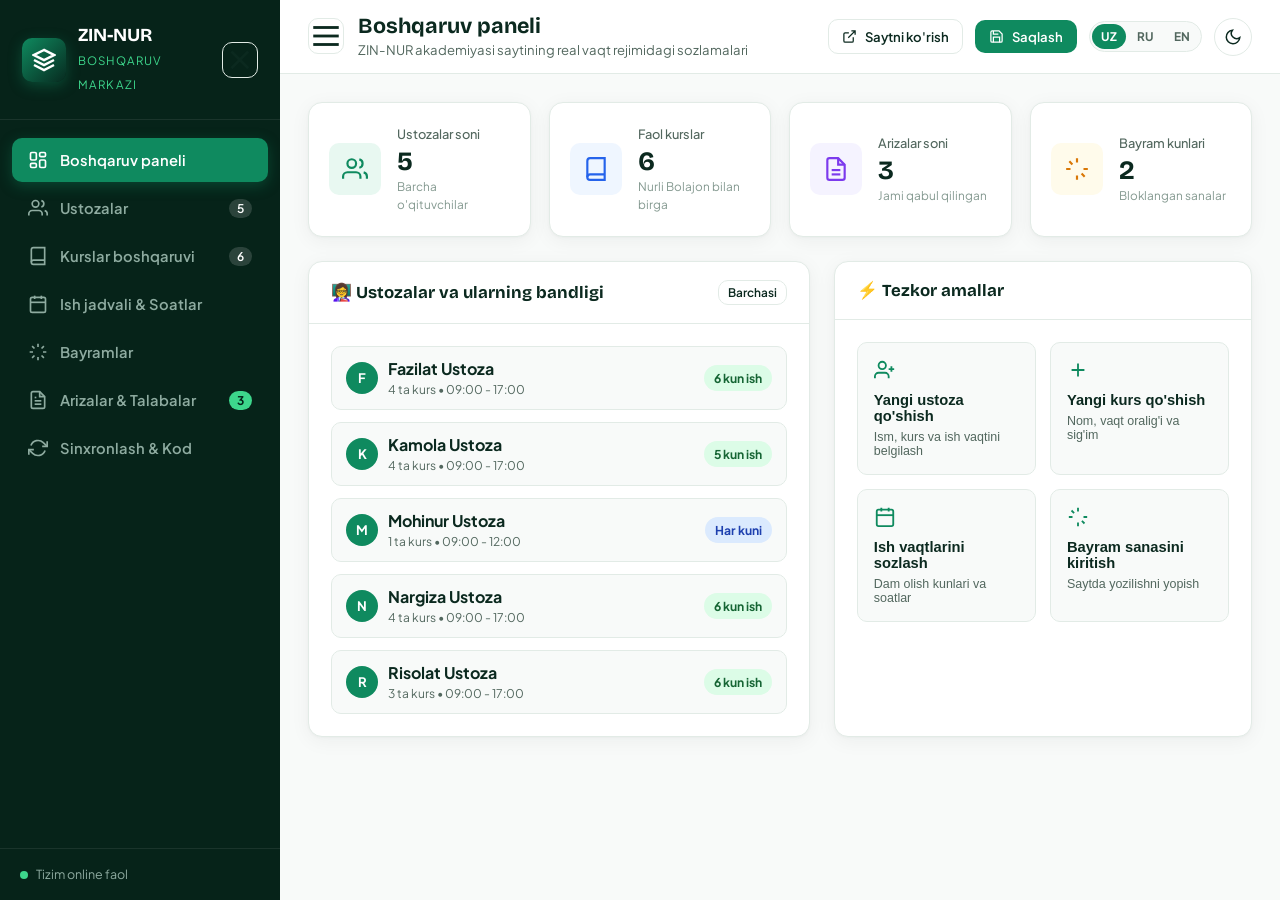
==== admin/index.html @ b55388ee "feat: add admin panel and vercel deployment config" ====
<!DOCTYPE html>
<html lang="uz" data-theme="light">
<head>
  <meta charset="UTF-8">
  <meta name="viewport" content="width=device-width, initial-scale=1.0">
  <title>ZIN-NUR Akademiyasi (Sergeli) — Boshqaruv Markazi</title>
  <link rel="preconnect" href="https://fonts.googleapis.com">
  <link rel="preconnect" href="https://fonts.gstatic.com" crossorigin>
  <link href="https://fonts.googleapis.com/css2?family=Plus+Jakarta+Sans:wght@400;500;600;700;800&family=Bricolage+Grotesque:opsz,wght@12..96,600;12..96,700;12..96,800&display=swap" rel="stylesheet">
  <link rel="stylesheet" href="admin.css">
</head>
<body>

  <!-- ================= MAIN APP LAYOUT ================= -->
  <div class="app-layout" id="appLayout">
    
    <!-- SIDEBAR -->
    <aside class="sidebar" id="sidebar">
      <div class="sidebar-header">
        <div class="sidebar-brand">
          <div class="logo-mark">
            <svg width="24" height="24" viewBox="0 0 24 24" fill="none" stroke="currentColor" stroke-width="2.5"><path d="M12 2L2 7l10 5 10-5-10-5zM2 17l10 5 10-5M2 12l10 5 10-5"/></svg>
          </div>
          <div class="brand-text">
            <h3>ZIN-NUR</h3>
            <span>Boshqaruv Markazi</span>
          </div>
        </div>
        <button class="btn-icon sidebar-close-mobile" id="sidebarCloseMobile" aria-label="Yopish">
          <svg viewBox="0 0 24 24" fill="none" stroke="currentColor" stroke-width="2"><path d="M18 6L6 18M6 6l12 12"/></svg>
        </button>
      </div>

      <nav class="sidebar-nav">
        <button class="nav-item active" data-tab="dashboard">
          <svg viewBox="0 0 24 24" fill="none" stroke="currentColor" stroke-width="2"><rect x="3" y="3" width="7" height="9" rx="1.5"/><rect x="14" y="3" width="7" height="5" rx="1.5"/><rect x="14" y="12" width="7" height="9" rx="1.5"/><rect x="3" y="16" width="7" height="5" rx="1.5"/></svg>
          <span data-i18n="navDashboard">Boshqaruv paneli</span>
        </button>

        <button class="nav-item" data-tab="teachers">
          <svg viewBox="0 0 24 24" fill="none" stroke="currentColor" stroke-width="2"><path d="M17 21v-2a4 4 0 00-4-4H5a4 4 0 00-4 4v2"/><circle cx="9" cy="7" r="4"/><path d="M23 21v-2a4 4 0 00-3-3.87"/><path d="M16 3.13a4 4 0 010 7.75"/></svg>
          <span data-i18n="navTeachers">Ustozalar</span>
          <span class="nav-badge" id="navTeacherCount">0</span>
        </button>

        <button class="nav-item" data-tab="courses">
          <svg viewBox="0 0 24 24" fill="none" stroke="currentColor" stroke-width="2"><path d="M4 19.5A2.5 2.5 0 016.5 17H20"/><path d="M6.5 2H20v20H6.5A2.5 2.5 0 014 19.5v-15A2.5 2.5 0 016.5 2z"/></svg>
          <span data-i18n="navCourses">Kurslar boshqaruvi</span>
          <span class="nav-badge" id="navCourseCount">6</span>
        </button>

        <button class="nav-item" data-tab="schedule">
          <svg viewBox="0 0 24 24" fill="none" stroke="currentColor" stroke-width="2"><rect x="3" y="4" width="18" height="18" rx="2"/><line x1="16" y1="2" x2="16" y2="6"/><line x1="8" y1="2" x2="8" y2="6"/><line x1="3" y1="10" x2="21" y2="10"/></svg>
          <span data-i18n="navSchedule">Ish jadvali & Soatlar</span>
        </button>

        <button class="nav-item" data-tab="holidays">
          <svg viewBox="0 0 24 24" fill="none" stroke="currentColor" stroke-width="2"><path d="M12 2v4M12 18v4M4.93 4.93l2.83 2.83M16.24 16.24l2.83 2.83M2 12h4M18 12h4M4.93 19.07l2.83-2.83M16.24 7.76l2.83-2.83"/></svg>
          <span data-i18n="navHolidays">Bayram / Dam olish</span>
        </button>

        <button class="nav-item" data-tab="bookings">
          <svg viewBox="0 0 24 24" fill="none" stroke="currentColor" stroke-width="2"><path d="M14 2H6a2 2 0 00-2 2v16a2 2 0 002 2h12a2 2 0 002-2V8z"/><polyline points="14 2 14 8 20 8"/><line x1="16" y1="13" x2="8" y2="13"/><line x1="16" y1="17" x2="8" y2="17"/><polyline points="10 9 9 9 8 9"/></svg>
          <span data-i18n="navBookings">Arizalar & Talabalar</span>
          <span class="nav-badge highlight" id="navBookingCount">0</span>
        </button>

        <button class="nav-item" data-tab="sync">
          <svg viewBox="0 0 24 24" fill="none" stroke="currentColor" stroke-width="2"><polyline points="23 4 23 10 17 10"/><polyline points="1 20 1 14 7 14"/><path d="M3.51 9a9 9 0 0114.85-3.36L23 10M1 14l4.64 4.36A9 9 0 0020.49 15"/></svg>
          <span data-i18n="navSync">Sinxronlash & Kod</span>
        </button>
      </nav>

      <div class="sidebar-footer">
        <div class="live-status-pill online">
          <span class="pulse-dot"></span>
          <span>Tizim online faol</span>
        </div>
      </div>
    </aside>

    <!-- MAIN CONTENT AREA -->
    <div class="main-wrapper">
      
      <!-- TOPBAR -->
      <header class="topbar">
        <div class="topbar-left">
          <button class="btn-icon mobile-menu-btn" id="mobileMenuBtn" aria-label="Menyu">
            <svg viewBox="0 0 24 24" fill="none" stroke="currentColor" stroke-width="2"><line x1="3" y1="12" x2="21" y2="12"/><line x1="3" y1="6" x2="21" y2="6"/><line x1="3" y1="18" x2="21" y2="18"/></svg>
          </button>
          <div class="page-title-box">
            <h1 id="pageTitle">Boshqaruv paneli</h1>
            <p id="pageSubtitle">ZIN-NUR akademiyasi saytining real vaqt rejimidagi sozlamalari</p>
          </div>
        </div>

        <div class="topbar-right">
          <!-- Direct Site Link -->
          <a href="https://www.zinnursupport-ser.uz/" target="_blank" rel="noopener" class="btn btn-outline btn-sm direct-site-btn">
            <svg width="15" height="15" viewBox="0 0 24 24" fill="none" stroke="currentColor" stroke-width="2"><path d="M18 13v6a2 2 0 01-2 2H5a2 2 0 01-2-2V8a2 2 0 012-2h6M15 3h6v6M10 14L21 3"/></svg>
            <span>Saytni ko'rish</span>
          </a>

          <!-- Quick Save/Sync button -->
          <button class="btn btn-primary btn-sm" id="topSaveBtn">
            <svg width="15" height="15" viewBox="0 0 24 24" fill="none" stroke="currentColor" stroke-width="2"><path d="M19 21H5a2 2 0 01-2-2V5a2 2 0 012-2h11l5 5v11a2 2 0 01-2 2z"/><polyline points="17 21 17 13 7 13 7 21"/><polyline points="7 3 7 8 15 8"/></svg>
            <span data-i18n="btnSaveAll">Saqlash</span>
          </button>

          <!-- Language Switcher -->
          <div class="lang-picker">
            <button type="button" class="lang-btn active" data-lang="uz">UZ</button>
            <button type="button" class="lang-btn" data-lang="ru">RU</button>
            <button type="button" class="lang-btn" data-lang="en">EN</button>
          </div>

          <!-- Theme Toggle -->
          <button type="button" class="theme-toggle-btn" id="themeToggleBtn" aria-label="Mavzuni almashtirish">
            <svg class="icon-moon" viewBox="0 0 24 24" fill="none" stroke="currentColor" stroke-width="2"><path d="M21 12.79A9 9 0 1111.21 3 7 7 0 0021 12.79z"/></svg>
            <svg class="icon-sun" viewBox="0 0 24 24" fill="none" stroke="currentColor" stroke-width="2"><circle cx="12" cy="12" r="4"/><path d="M12 2v2M12 20v2M4.93 4.93l1.41 1.41M17.66 17.66l1.41 1.41M2 12h2M20 12h2M6.34 17.66l-1.41 1.41M19.07 4.93l-1.41 1.41"/></svg>
          </button>
        </div>
      </header>

      <!-- CONTENT BODY -->
      <main class="content-body">
        
        <!-- ================= TAB: DASHBOARD ================= -->
        <section class="tab-pane active" id="tabDashboard">
          <!-- Stat Cards -->
          <div class="stats-grid">
            <div class="stat-card">
              <div class="stat-icon emerald">
                <svg viewBox="0 0 24 24" fill="none" stroke="currentColor" stroke-width="2"><path d="M17 21v-2a4 4 0 00-4-4H5a4 4 0 00-4 4v2"/><circle cx="9" cy="7" r="4"/><path d="M23 21v-2a4 4 0 00-3-3.87"/><path d="M16 3.13a4 4 0 010 7.75"/></svg>
              </div>
              <div class="stat-info">
                <span class="stat-label">Ustozalar soni</span>
                <strong class="stat-val" id="statTeachersCount">0</strong>
                <span class="stat-sub">Barcha o'qituvchilar</span>
              </div>
            </div>

            <div class="stat-card">
              <div class="stat-icon blue">
                <svg viewBox="0 0 24 24" fill="none" stroke="currentColor" stroke-width="2"><path d="M4 19.5A2.5 2.5 0 016.5 17H20"/><path d="M6.5 2H20v20H6.5A2.5 2.5 0 014 19.5v-15A2.5 2.5 0 016.5 2z"/></svg>
              </div>
              <div class="stat-info">
                <span class="stat-label">Faol kurslar</span>
                <strong class="stat-val" id="statCoursesCount">6</strong>
                <span class="stat-sub">Nurli Bolajon bilan birga</span>
              </div>
            </div>

            <div class="stat-card">
              <div class="stat-icon purple">
                <svg viewBox="0 0 24 24" fill="none" stroke="currentColor" stroke-width="2"><path d="M14 2H6a2 2 0 00-2 2v16a2 2 0 002 2h12a2 2 0 002-2V8z"/><polyline points="14 2 14 8 20 8"/><line x1="16" y1="13" x2="8" y2="13"/><line x1="16" y1="17" x2="8" y2="17"/></svg>
              </div>
              <div class="stat-info">
                <span class="stat-label">Arizalar soni</span>
                <strong class="stat-val" id="statBookingsCount">0</strong>
                <span class="stat-sub">Jami qabul qilingan</span>
              </div>
            </div>

            <div class="stat-card">
              <div class="stat-icon amber">
                <svg viewBox="0 0 24 24" fill="none" stroke="currentColor" stroke-width="2"><path d="M12 2v4M12 18v4M4.93 4.93l2.83 2.83M16.24 16.24l2.83 2.83M2 12h4M18 12h4"/></svg>
              </div>
              <div class="stat-info">
                <span class="stat-label">Bayram kunlari</span>
                <strong class="stat-val" id="statHolidaysCount">2</strong>
                <span class="stat-sub">Bloklangan sanalar</span>
              </div>
            </div>
          </div>

          <!-- Action and Summary grid -->
          <div class="dashboard-split">
            <!-- Left: Teacher Summary -->
            <div class="card">
              <div class="card-header">
                <h3>👩‍🏫 Ustozalar va ularning bandligi</h3>
                <button class="btn btn-outline btn-xs" onclick="adminApp.navigateTab('teachers')">Barchasi</button>
              </div>
              <div class="card-body">
                <div class="teacher-quick-list" id="dashboardTeacherList"></div>
              </div>
            </div>

            <!-- Right: Quick actions -->
            <div class="card">
              <div class="card-header">
                <h3>⚡ Tezkor amallar</h3>
              </div>
              <div class="card-body">
                <div class="quick-actions-grid">
                  <button class="quick-action-btn" onclick="adminApp.openAddTeacherModal()">
                    <div class="qa-icon"><svg viewBox="0 0 24 24" fill="none" stroke="currentColor" stroke-width="2"><path d="M16 21v-2a4 4 0 00-4-4H5a4 4 0 00-4 4v2"/><circle cx="9" cy="7" r="4"/><line x1="19" y1="8" x2="19" y2="14"/><line x1="22" y1="11" x2="16" y2="11"/></svg></div>
                    <strong>Yangi ustoza qo'shish</strong>
                    <span>Ism, kurs va ish vaqtini belgilash</span>
                  </button>

                  <button class="quick-action-btn" onclick="adminApp.openAddCourseModal()">
                    <div class="qa-icon"><svg viewBox="0 0 24 24" fill="none" stroke="currentColor" stroke-width="2"><path d="M12 5v14M5 12h14"/></svg></div>
                    <strong>Yangi kurs qo'shish</strong>
                    <span>Nom, vaqt oralig'i va sig'im</span>
                  </button>

                  <button class="quick-action-btn" onclick="adminApp.navigateTab('schedule')">
                    <div class="qa-icon"><svg viewBox="0 0 24 24" fill="none" stroke="currentColor" stroke-width="2"><rect x="3" y="4" width="18" height="18" rx="2"/><line x1="16" y1="2" x2="16" y2="6"/><line x1="8" y1="2" x2="8" y2="6"/><line x1="3" y1="10" x2="21" y2="10"/></svg></div>
                    <strong>Ish vaqtlarini sozlash</strong>
                    <span>Dam olish kunlari va soatlar</span>
                  </button>

                  <button class="quick-action-btn" onclick="adminApp.openAddHolidayModal()">
                    <div class="qa-icon"><svg viewBox="0 0 24 24" fill="none" stroke="currentColor" stroke-width="2"><path d="M12 2v4M12 18v4M4.93 4.93l2.83 2.83M16.24 16.24l2.83 2.83M2 12h4M18 12h4"/></svg></div>
                    <strong>Bayram sanasini kiritish</strong>
                    <span>Saytda yozilishni yopish</span>
                  </button>
                </div>
              </div>
            </div>
          </div>
        </section>

        <!-- ================= TAB: TEACHERS ================= -->
        <section class="tab-pane" id="tabTeachers">
          <div class="tab-top-bar">
            <div class="search-filter-box">
              <div class="search-input-wrap">
                <svg viewBox="0 0 24 24" fill="none" stroke="currentColor" stroke-width="2"><circle cx="11" cy="11" r="8"/><line x1="21" y1="21" x2="16.65" y2="16.65"/></svg>
                <input type="text" id="teacherSearchInput" placeholder="Ustozani qidirish...">
              </div>
              <select id="teacherCourseFilter" class="form-select">
                <option value="all">Barcha kurslar</option>
              </select>
            </div>

            <button class="btn btn-primary" onclick="adminApp.openAddTeacherModal()">
              <svg width="16" height="16" viewBox="0 0 24 24" fill="none" stroke="currentColor" stroke-width="2"><line x1="12" y1="5" x2="12" y2="19"/><line x1="5" y1="12" x2="19" y2="12"/></svg>
              <span>Yangi ustoza qo'shish</span>
            </button>
          </div>

          <div class="teachers-grid" id="teachersListContainer"></div>
        </section>

        <!-- ================= TAB: COURSES ================= -->
        <section class="tab-pane" id="tabCourses">
          <div class="tab-top-bar">
            <div>
              <h3>Barcha Kurslar va Guruh Sig'imi</h3>
              <p style="color:var(--text-soft); font-size:0.88rem; margin-top:2px;">Kurslarni tahrirlash, yangisini qo'shish yoki o'chirish.</p>
            </div>
            <button class="btn btn-primary" onclick="adminApp.openAddCourseModal()">
              <svg width="16" height="16" viewBox="0 0 24 24" fill="none" stroke="currentColor" stroke-width="2"><line x1="12" y1="5" x2="12" y2="19"/><line x1="5" y1="12" x2="19" y2="12"/></svg>
              <span>Yangi kurs qo'shish</span>
            </button>
          </div>

          <div class="courses-management-grid" id="coursesGridContainer"></div>
        </section>

        <!-- ================= TAB: SCHEDULE & HOURS ================= -->
        <section class="tab-pane" id="tabSchedule">
          <div class="section-banner">
            <div class="banner-icon">
              <svg viewBox="0 0 24 24" fill="none" stroke="currentColor" stroke-width="2"><circle cx="12" cy="12" r="10"/><polyline points="12 6 12 12 16 14"/></svg>
            </div>
            <div>
              <h3>Ustozalarning ish soatlari va dam olish kunlari</h3>
              <p>Har bir ustoza uchun boshlanish/tugash vaqti va dam olish kunlarini belgilang.</p>
            </div>
          </div>

          <div class="schedule-table-wrap">
            <table class="custom-table" id="scheduleTable">
              <thead>
                <tr>
                  <th>Ustoza ismi</th>
                  <th>Ish vaqti oralig'i</th>
                  <th>Dam olish kunlari</th>
                  <th>Biriktirilgan kurslar</th>
                  <th>Amallar</th>
                </tr>
              </thead>
              <tbody id="scheduleTableBody"></tbody>
            </table>
          </div>
        </section>

        <!-- ================= TAB: HOLIDAYS ================= -->
        <section class="tab-pane" id="tabHolidays">
          <div class="tab-top-bar">
            <div>
              <h3>Bayramlar va Dam Olish Kunlari</h3>
              <p style="color:var(--text-soft); font-size:0.88rem; margin-top:2px;">Bu sanalarda butun sayt bo'ylab barcha vaqtlar bloklanadi.</p>
            </div>
            <button class="btn btn-primary" onclick="adminApp.openAddHolidayModal()">
              <svg width="16" height="16" viewBox="0 0 24 24" fill="none" stroke="currentColor" stroke-width="2"><line x1="12" y1="5" x2="12" y2="19"/><line x1="5" y1="12" x2="19" y2="12"/></svg>
              <span>Bayram sanasini qo'shish</span>
            </button>
          </div>

          <div class="holidays-grid" id="holidaysListContainer"></div>
        </section>

        <!-- ================= TAB: BOOKINGS ================= -->
        <section class="tab-pane" id="tabBookings">
          <div class="tab-top-bar flex-wrap">
            <div class="search-filter-box flex-wrap">
              <div class="search-input-wrap">
                <svg viewBox="0 0 24 24" fill="none" stroke="currentColor" stroke-width="2"><circle cx="11" cy="11" r="8"/><line x1="21" y1="21" x2="16.65" y2="16.65"/></svg>
                <input type="text" id="bookingSearchInput" placeholder="Ism yoki telefon...">
              </div>
              <select id="bookingCourseFilter" class="form-select">
                <option value="all">Barcha kurslar</option>
              </select>
              <select id="bookingTeacherFilter" class="form-select">
                <option value="all">Barcha ustozalar</option>
              </select>
            </div>

            <div class="btn-group">
              <button class="btn btn-outline" id="refreshBookingsBtn">
                <svg width="15" height="15" viewBox="0 0 24 24" fill="none" stroke="currentColor" stroke-width="2"><polyline points="23 4 23 10 17 10"/><polyline points="1 20 1 14 7 14"/><path d="M3.51 9a9 9 0 0114.85-3.36L23 10M1 14l4.64 4.36A9 9 0 0020.49 15"/></svg>
                <span>Yangilash</span>
              </button>
              <button class="btn btn-primary" id="exportBookingsCsvBtn">
                <svg width="15" height="15" viewBox="0 0 24 24" fill="none" stroke="currentColor" stroke-width="2"><path d="M21 15v4a2 2 0 01-2 2H5a2 2 0 01-2-2v-4M7 10l5 5 5-5M12 15V3"/></svg>
                <span>Excel (CSV) yuklab olish</span>
              </button>
            </div>
          </div>

          <div class="bookings-table-wrap">
            <table class="custom-table" id="bookingsTable">
              <thead>
                <tr>
                  <th>Sana & Vaqt</th>
                  <th>Talaba F.I.Sh</th>
                  <th>Telefon</th>
                  <th>Kurs</th>
                  <th>Tanlangan Ustoza</th>
                  <th>Dars vaqti</th>
                  <th>Status</th>
                  <th>Amallar</th>
                </tr>
              </thead>
              <tbody id="bookingsTableBody"></tbody>
            </table>
          </div>
        </section>

        <!-- ================= TAB: SYNC & CODE ================= -->
        <section class="tab-pane" id="tabSync">
          <div class="sync-grid">
            
            <div class="card">
              <div class="card-header">
                <h3>Google Apps Script / Sheets bilan sinxronlash</h3>
              </div>
              <div class="card-body">
                <p style="color:var(--text-soft); font-size:0.9rem; margin-bottom:14px;">
                  Google Apps Script URL manzilingizni kiriting va barcha o'zgarishlarni to'g'ridan-to'g'ri jadvalga saqlang.
                </p>

                <div class="form-group">
                  <label for="scriptUrlInput">Google Script Web App URL</label>
                  <input type="url" id="scriptUrlInput" class="form-control" placeholder="https://script.google.com/macros/s/.../exec">
                </div>

                <div class="btn-group mt-3">
                  <button class="btn btn-primary" id="saveCloudSyncBtn">
                    <svg width="15" height="15" viewBox="0 0 24 24" fill="none" stroke="currentColor" stroke-width="2"><path d="M19 21H5a2 2 0 01-2-2V5a2 2 0 012-2h11l5 5v11a2 2 0 01-2 2z"/><polyline points="17 21 17 13 7 13 7 21"/><polyline points="7 3 7 8 15 8"/></svg>
                    <span>Google Sheets ga saqlash</span>
                  </button>
                  <button class="btn btn-outline" id="loadCloudSyncBtn">
                    <svg width="15" height="15" viewBox="0 0 24 24" fill="none" stroke="currentColor" stroke-width="2"><path d="M21 15v4a2 2 0 01-2 2H5a2 2 0 01-2-2v-4M7 10l5 5 5-5M12 15V3"/></svg>
                    <span>Google Sheets dan yuklab olish</span>
                  </button>
                </div>
              </div>
            </div>

            <div class="card">
              <div class="card-header">
                <h3>Zaxira nusxa (Backup JSON)</h3>
              </div>
              <div class="card-body">
                <p style="color:var(--text-soft); font-size:0.9rem; margin-bottom:14px;">
                  Barcha ustozalar, kurslar, jadvallar va sanalarni to'liq kompyuteringizga yuklab oling yoki fayldan qayta tiklang.
                </p>

                <div class="btn-group">
                  <button class="btn btn-outline" id="exportBackupJsonBtn">
                    <svg width="15" height="15" viewBox="0 0 24 24" fill="none" stroke="currentColor" stroke-width="2"><path d="M21 15v4a2 2 0 01-2 2H5a2 2 0 01-2-2v-4M7 10l5 5 5-5M12 15V3"/></svg>
                    <span>JSON yuklab olish</span>
                  </button>
                  <label class="btn btn-outline" style="cursor:pointer;">
                    <svg width="15" height="15" viewBox="0 0 24 24" fill="none" stroke="currentColor" stroke-width="2"><path d="M21 15v4a2 2 0 01-2 2H5a2 2 0 01-2-2v-4M17 8l-5-5-5 5M12 3v12"/></svg>
                    <span>JSON dan tiklash</span>
                    <input type="file" id="importBackupJsonInput" accept=".json" style="display:none;">
                  </label>
                </div>
              </div>
            </div>

            <div class="card full-width">
              <div class="card-header">
                <h3>Sayt uchun Avtomatik Tayyor Kod</h3>
                <div class="code-tab-switch">
                  <button class="code-tab-btn active" data-code-tab="scriptJs">Sayt kodi (script.js)</button>
                  <button class="code-tab-btn" data-code-tab="googleScript">Google Script (Code.gs)</button>
                </div>
              </div>
              <div class="card-body">
                <div class="code-box-header">
                  <span id="codeBoxTitle">Hozirgi barcha o'zgarishlar asosida shakllangan script.js kodi</span>
                  <button class="btn btn-sm btn-primary" id="copyGeneratedCodeBtn">
                    <svg width="14" height="14" viewBox="0 0 24 24" fill="none" stroke="currentColor" stroke-width="2"><rect x="9" y="9" width="13" height="13" rx="2" ry="2"/><path d="M5 15H4a2 2 0 01-2-2V4a2 2 0 012-2h9a2 2 0 012 2v1"/></svg>
                    <span>Kodni nusxalash</span>
                  </button>
                </div>
                <textarea id="generatedCodeArea" readonly class="code-textarea" rows="14"></textarea>
              </div>
            </div>

          </div>
        </section>

      </main>
    </div>
  </div>

  <!-- ================= MODALS ================= -->

  <!-- Modal: Add / Edit Teacher -->
  <div class="modal-overlay" id="teacherModal">
    <div class="modal-box">
      <div class="modal-header">
        <h3 id="teacherModalTitle">Yangi ustoza qo'shish</h3>
        <button class="modal-close-btn" onclick="adminApp.closeModal('teacherModal')">&times;</button>
      </div>
      <form id="teacherForm">
        <input type="hidden" id="teacherOriginalName">
        
        <div class="form-group">
          <label for="teacherNameInput">Ustozaning to'liq ismi <span class="req">*</span></label>
          <input type="text" id="teacherNameInput" class="form-control" required placeholder="Masalan: Nargiza Ustoza">
        </div>

        <div class="form-group">
          <label>Biriktirilgan kurslar <span class="req">*</span></label>
          <div class="checkbox-list" id="teacherCoursesCheckboxes"></div>
        </div>

        <div class="form-row">
          <div class="form-group">
            <label for="teacherStartTime">Ish boshlanishi</label>
            <input type="time" id="teacherStartTime" class="form-control" value="09:00">
          </div>
          <div class="form-group">
            <label for="teacherEndTime">Ish tugashi</label>
            <input type="time" id="teacherEndTime" class="form-control" value="17:00">
          </div>
        </div>

        <div class="form-group">
          <label>Dam olish kunlari (Hafta kunlari)</label>
          <div class="days-toggle-group" id="teacherOffDaysToggles">
            <button type="button" class="day-toggle-btn" data-dow="1">Dush</button>
            <button type="button" class="day-toggle-btn" data-dow="2">Sesh</button>
            <button type="button" class="day-toggle-btn" data-dow="3">Chor</button>
            <button type="button" class="day-toggle-btn" data-dow="4">Pay</button>
            <button type="button" class="day-toggle-btn" data-dow="5">Jum</button>
            <button type="button" class="day-toggle-btn" data-dow="6">Shan</button>
            <button type="button" class="day-toggle-btn active" data-dow="0">Yak</button>
          </div>
          <span class="field-hint">Yashil rangda belgilangan kunlar — ustozaning DAM OLISH kunlari</span>
        </div>

        <div class="modal-footer">
          <button type="button" class="btn btn-outline" onclick="adminApp.closeModal('teacherModal')">Bekor qilish</button>
          <button type="submit" class="btn btn-primary">Saqlash</button>
        </div>
      </form>
    </div>
  </div>

  <!-- Modal: Add / Edit Course -->
  <div class="modal-overlay" id="courseModal">
    <div class="modal-box">
      <div class="modal-header">
        <h3 id="courseModalTitle">Yangi kurs qo'shish</h3>
        <button class="modal-close-btn" onclick="adminApp.closeModal('courseModal')">&times;</button>
      </div>
      <form id="courseForm">
        <input type="hidden" id="courseOriginalName">

        <div class="form-group">
          <label for="courseNameInput">Kurs nomi <span class="req">*</span></label>
          <input type="text" id="courseNameInput" class="form-control" required placeholder="Masalan: Nurli Bolajon">
        </div>

        <div class="form-row">
          <div class="form-group">
            <label for="courseStartHour">Boshlanish soati</label>
            <input type="number" id="courseStartHour" class="form-control" min="0" max="23" value="9" required>
          </div>
          <div class="form-group">
            <label for="courseEndHour">Tugash soati</label>
            <input type="number" id="courseEndHour" class="form-control" min="0" max="23" value="17" required>
          </div>
        </div>

        <div class="form-row">
          <div class="form-group">
            <label for="courseStepMin">Slot qadami (daqiqa)</label>
            <input type="number" id="courseStepMin" class="form-control" min="10" max="120" step="5" value="30" required>
          </div>
          <div class="form-group">
            <label for="courseCapacity">Guruh sig'imi (kishi)</label>
            <input type="number" id="courseCapacity" class="form-control" min="1" max="50" value="1" required>
          </div>
        </div>

        <div class="form-group">
          <label>Chiqarib tashlangan kunlar (Dars bo'lmaydigan kunlar)</label>
          <div class="days-toggle-group" id="courseExcludedDaysToggles">
            <button type="button" class="day-toggle-btn" data-dow="1">Dush</button>
            <button type="button" class="day-toggle-btn" data-dow="2">Sesh</button>
            <button type="button" class="day-toggle-btn" data-dow="3">Chor</button>
            <button type="button" class="day-toggle-btn" data-dow="4">Pay</button>
            <button type="button" class="day-toggle-btn" data-dow="5">Jum</button>
            <button type="button" class="day-toggle-btn" data-dow="6">Shan</button>
            <button type="button" class="day-toggle-btn" data-dow="0">Yak</button>
          </div>
          <span class="field-hint">Yashil rang — ushbu kunlarda bu kurs uchun jadval chiqarilmaydi</span>
        </div>

        <div class="modal-footer">
          <button type="button" class="btn btn-outline" onclick="adminApp.closeModal('courseModal')">Bekor qilish</button>
          <button type="submit" class="btn btn-primary">Saqlash</button>
        </div>
      </form>
    </div>
  </div>

  <!-- Modal: Add Holiday -->
  <div class="modal-overlay" id="holidayModal">
    <div class="modal-box">
      <div class="modal-header">
        <h3>Bayram / Dam olish kuni qo'shish</h3>
        <button class="modal-close-btn" onclick="adminApp.closeModal('holidayModal')">&times;</button>
      </div>
      <form id="holidayForm">
        <div class="form-group">
          <label for="holidayDateInput">Sana tanlang <span class="req">*</span></label>
          <input type="date" id="holidayDateInput" class="form-control" required>
        </div>

        <div class="form-group">
          <label for="holidayTitleInput">Bayram nomi</label>
          <input type="text" id="holidayTitleInput" class="form-control" placeholder="Masalan: Mustaqillik kuni">
        </div>

        <div class="modal-footer">
          <button type="button" class="btn btn-outline" onclick="adminApp.closeModal('holidayModal')">Bekor qilish</button>
          <button type="submit" class="btn btn-primary">Qo'shish</button>
        </div>
      </form>
    </div>
  </div>

  <!-- Modal: Confirm Delete -->
  <div class="modal-overlay" id="confirmModal">
    <div class="modal-box confirm-box">
      <div class="confirm-icon">
        <svg viewBox="0 0 24 24" fill="none" stroke="currentColor" stroke-width="2"><path d="M10.29 3.86L1.82 18a2 2 0 001.71 3h16.94a2 2 0 001.71-3L13.71 3.86a2 2 0 00-3.42 0z"/><line x1="12" y1="9" x2="12" y2="13"/><line x1="12" y1="17" x2="12.01" y2="17"/></svg>
      </div>
      <h3 id="confirmTitle">O'chirishni tasdiqlaysizmi?</h3>
      <p id="confirmMessage">Bu amalni ortga qaytarib bo'lmaydi.</p>
      <div class="modal-footer justify-center">
        <button type="button" class="btn btn-outline" id="confirmCancelBtn">Bekor qilish</button>
        <button type="button" class="btn btn-danger" id="confirmOkBtn">Ha, o'chirilsin</button>
      </div>
    </div>
  </div>

  <!-- Toast Notification -->
  <div class="toast-container" id="toastContainer"></div>

  <!-- Scripts -->
  <script src="admin.js"></script>
</body>
</html>
---- admin/admin.css ----
/* ==========================================================================
   ZIN-NUR AKADEMIYASI - ADMIN DASHBOARD STYLESHEET
   Brand Palette: Emerald #0F8A5F, Deep Emerald #0B6B49, Ink #04231A, Mint #E8F8F1
   ========================================================================== */

:root {
  --font-primary: 'Plus Jakarta Sans', 'Inter', -apple-system, BlinkMacSystemFont, "Segoe UI", Roboto, sans-serif;
  --font-heading: 'Bricolage Grotesque', sans-serif;

  --emerald-900: #04231A;
  --emerald-800: #072B20;
  --emerald-700: #0B6B49;
  --emerald-600: #0F8A5F;
  --emerald-500: #10B981;
  --emerald-400: #3DD68C;
  --emerald-100: #D1FAE5;
  --mint-50: #E8F8F1;
  --mint-100: #DCF3E9;

  --radius-xl: 20px;
  --radius-lg: 14px;
  --radius-md: 10px;
  --radius-sm: 6px;
  --radius-full: 9999px;

  --transition-fast: 0.18s ease;
  --transition-normal: 0.26s ease;
}

/* LIGHT THEME */
html[data-theme="light"] {
  --bg-app: #F8FAF9;
  --bg-surface: #FFFFFF;
  --bg-sidebar: #062319;
  --sidebar-text: #E6F4EE;
  --sidebar-text-muted: #8EABA0;
  --sidebar-hover: rgba(255, 255, 255, 0.07);
  --sidebar-active: #0F8A5F;

  --text-main: #0B291F;
  --text-soft: #52675E;
  --text-muted: #849990;

  --border-color: #E2EBE6;
  --border-hover: #CBD9D1;

  --card-bg: #FFFFFF;
  --card-shadow: 0 4px 20px rgba(11, 41, 31, 0.05), 0 1px 3px rgba(11, 41, 31, 0.03);
  --modal-overlay: rgba(4, 35, 26, 0.65);

  --table-header-bg: #F3F8F5;
  --table-hover-row: #F7FCFA;
  --table-border: #E8F0EB;

  --input-bg: #FFFFFF;
  --input-border: #D2E0D8;
  --input-focus-border: #0F8A5F;
}

/* DARK THEME */
html[data-theme="dark"] {
  --bg-app: #071712;
  --bg-surface: #0E221B;
  --bg-sidebar: #05140F;
  --sidebar-text: #E6F4EE;
  --sidebar-text-muted: #7E9C91;
  --sidebar-hover: rgba(255, 255, 255, 0.05);
  --sidebar-active: #0F8A5F;

  --text-main: #EAF7F1;
  --text-soft: #A3BD82;
  --text-muted: #738F84;

  --border-color: #1A362D;
  --border-hover: #294D41;

  --card-bg: #0E221B;
  --card-shadow: 0 8px 30px rgba(0, 0, 0, 0.4);
  --modal-overlay: rgba(0, 0, 0, 0.8);

  --table-header-bg: #0A1B15;
  --table-hover-row: #122B22;
  --table-border: #183329;

  --input-bg: #091A14;
  --input-border: #224237;
  --input-focus-border: #3DD68C;
}

/* RESET & BASE */
*, *::before, *::after {
  box-sizing: border-box;
  margin: 0;
  padding: 0;
}

body {
  font-family: var(--font-primary);
  background-color: var(--bg-app);
  color: var(--text-main);
  line-height: 1.5;
  -webkit-font-smoothing: antialiased;
  min-height: 100vh;
  overflow-x: hidden;
  transition: background-color var(--transition-normal), color var(--transition-normal);
}

h1, h2, h3, h4, h5, h6 {
  font-family: var(--font-heading);
  font-weight: 700;
  line-height: 1.25;
}

/* ==========================================================================
   APP LAYOUT & SIDEBAR
   ========================================================================== */
.app-layout {
  display: flex;
  min-height: 100vh;
}

.sidebar {
  width: 280px;
  background: var(--bg-sidebar);
  color: var(--sidebar-text);
  display: flex;
  flex-direction: column;
  position: fixed;
  top: 0;
  bottom: 0;
  left: 0;
  z-index: 100;
  transition: transform var(--transition-normal);
}

.sidebar-header {
  padding: 24px 22px;
  display: flex;
  align-items: center;
  justify-content: space-between;
  border-bottom: 1px solid rgba(255, 255, 255, 0.08);
}

.sidebar-brand {
  display: flex;
  align-items: center;
  gap: 12px;
}

.logo-mark {
  width: 44px;
  height: 44px;
  border-radius: var(--radius-md);
  background: linear-gradient(135deg, var(--emerald-600), var(--emerald-800));
  color: #FFFFFF;
  display: flex;
  align-items: center;
  justify-content: center;
  flex-shrink: 0;
  box-shadow: 0 4px 14px rgba(15, 138, 95, 0.4);
}

.sidebar-brand .brand-text h3 {
  font-size: 1.15rem;
  color: #FFFFFF;
}

.sidebar-brand .brand-text span {
  font-size: 0.72rem;
  text-transform: uppercase;
  letter-spacing: 0.1em;
  color: var(--emerald-400);
}

.sidebar-close-mobile {
  display: none;
}

.sidebar-nav {
  flex: 1;
  padding: 18px 12px;
  overflow-y: auto;
  display: flex;
  flex-direction: column;
  gap: 4px;
}

.nav-item {
  display: flex;
  align-items: center;
  gap: 12px;
  padding: 12px 16px;
  background: transparent;
  border: none;
  color: var(--sidebar-text-muted);
  font-family: var(--font-primary);
  font-size: 0.92rem;
  font-weight: 600;
  border-radius: var(--radius-md);
  cursor: pointer;
  width: 100%;
  text-align: left;
  transition: all var(--transition-fast);
  position: relative;
}

.nav-item svg {
  width: 20px;
  height: 20px;
  flex-shrink: 0;
}

.nav-item:hover {
  background: var(--sidebar-hover);
  color: #FFFFFF;
}

.nav-item.active {
  background: var(--sidebar-active);
  color: #FFFFFF;
  box-shadow: 0 4px 14px rgba(15, 138, 95, 0.35);
}

.nav-badge {
  margin-left: auto;
  font-size: 0.75rem;
  padding: 2px 8px;
  border-radius: var(--radius-full);
  background: rgba(255, 255, 255, 0.15);
  color: #FFFFFF;
}

.nav-badge.highlight {
  background: #3DD68C;
  color: #04231A;
  font-weight: 700;
}

.sidebar-footer {
  padding: 16px 20px;
  border-top: 1px solid rgba(255, 255, 255, 0.08);
  display: flex;
  flex-direction: column;
  gap: 12px;
}

.live-status-pill {
  display: flex;
  align-items: center;
  gap: 8px;
  font-size: 0.78rem;
  color: var(--sidebar-text-muted);
}

.pulse-dot {
  width: 8px;
  height: 8px;
  border-radius: 50%;
  background: var(--emerald-400);
  box-shadow: 0 0 0 0 rgba(61, 214, 140, 0.7);
  animation: pulseDot 2s infinite;
}

@keyframes pulseDot {
  0% { box-shadow: 0 0 0 0 rgba(61, 214, 140, 0.7); }
  70% { box-shadow: 0 0 0 8px rgba(61, 214, 140, 0); }
  100% { box-shadow: 0 0 0 0 rgba(61, 214, 140, 0); }
}

/* ==========================================================================
   MAIN WRAPPER & TOPBAR
   ========================================================================== */
.main-wrapper {
  margin-left: 280px;
  flex: 1;
  display: flex;
  flex-direction: column;
  min-width: 0;
}

.topbar {
  position: sticky;
  top: 0;
  z-index: 90;
  height: 74px;
  background: var(--bg-surface);
  border-bottom: 1px solid var(--border-color);
  padding: 0 28px;
  display: flex;
  align-items: center;
  justify-content: space-between;
  gap: 16px;
  transition: background var(--transition-normal), border-color var(--transition-normal);
}

.topbar-left {
  display: flex;
  align-items: center;
  gap: 14px;
}

.mobile-menu-btn {
  display: none;
}

.page-title-box h1 {
  font-size: 1.35rem;
  color: var(--text-main);
}

.page-title-box p {
  font-size: 0.82rem;
  color: var(--text-soft);
}

.topbar-right {
  display: flex;
  align-items: center;
  gap: 12px;
}

.direct-site-btn {
  text-decoration: none;
}

.lang-picker {
  display: flex;
  background: var(--bg-app);
  border: 1px solid var(--border-color);
  border-radius: var(--radius-full);
  padding: 2px;
  gap: 2px;
}

.lang-btn {
  border: none;
  background: transparent;
  color: var(--text-soft);
  font-family: var(--font-primary);
  font-size: 0.74rem;
  font-weight: 700;
  padding: 5px 9px;
  border-radius: var(--radius-full);
  cursor: pointer;
  transition: all var(--transition-fast);
}

.lang-btn.active {
  background: var(--emerald-600);
  color: #FFFFFF;
}

.theme-toggle-btn {
  width: 38px;
  height: 38px;
  border-radius: 50%;
  border: 1px solid var(--border-color);
  background: var(--bg-surface);
  color: var(--text-main);
  cursor: pointer;
  display: flex;
  align-items: center;
  justify-content: center;
  transition: transform var(--transition-fast);
}

.theme-toggle-btn:hover {
  transform: scale(1.05);
}

.theme-toggle-btn svg {
  width: 18px;
  height: 18px;
}

html[data-theme="light"] .theme-toggle-btn .icon-sun { display: none; }
html[data-theme="dark"] .theme-toggle-btn .icon-moon { display: none; }

/* ==========================================================================
   CONTENT BODY & TABS
   ========================================================================== */
.content-body {
  flex: 1;
  padding: 28px;
}

.tab-pane {
  display: none;
  animation: tabFade 0.3s ease forwards;
}

.tab-pane.active {
  display: block;
}

@keyframes tabFade {
  from { opacity: 0; transform: translateY(8px); }
  to { opacity: 1; transform: translateY(0); }
}

/* ==========================================================================
   CARDS & GRIDS
   ========================================================================== */
.stats-grid {
  display: grid;
  grid-template-columns: repeat(auto-fit, minmax(220px, 1fr));
  gap: 18px;
  margin-bottom: 24px;
}

.stat-card {
  background: var(--card-bg);
  border: 1px solid var(--border-color);
  border-radius: var(--radius-lg);
  padding: 22px 20px;
  box-shadow: var(--card-shadow);
  display: flex;
  align-items: center;
  gap: 16px;
  transition: transform var(--transition-fast), border-color var(--transition-fast);
}

.stat-card:hover {
  transform: translateY(-2px);
  border-color: var(--border-hover);
}

.stat-icon {
  width: 52px;
  height: 52px;
  border-radius: var(--radius-md);
  display: flex;
  align-items: center;
  justify-content: center;
  flex-shrink: 0;
}

.stat-icon svg {
  width: 26px;
  height: 26px;
}

.stat-icon.emerald { background: var(--mint-50); color: var(--emerald-600); }
.stat-icon.blue { background: #EFF6FF; color: #2563EB; }
.stat-icon.purple { background: #F5F3FF; color: #7C3AED; }
.stat-icon.amber { background: #FFFBEB; color: #D97706; }

html[data-theme="dark"] .stat-icon.emerald { background: rgba(16, 185, 129, 0.15); color: #3DD68C; }
html[data-theme="dark"] .stat-icon.blue { background: rgba(37, 99, 235, 0.15); color: #60A5FA; }
html[data-theme="dark"] .stat-icon.purple { background: rgba(124, 58, 237, 0.15); color: #A78BFA; }
html[data-theme="dark"] .stat-icon.amber { background: rgba(217, 119, 6, 0.15); color: #FBBF24; }

.stat-info {
  display: flex;
  flex-direction: column;
}

.stat-label {
  font-size: 0.8rem;
  color: var(--text-soft);
  font-weight: 500;
}

.stat-val {
  font-size: 1.65rem;
  font-family: var(--font-heading);
  color: var(--text-main);
  line-height: 1.1;
  margin: 3px 0 2px;
}

.stat-sub {
  font-size: 0.74rem;
  color: var(--text-muted);
}

.dashboard-split {
  display: grid;
  grid-template-columns: 1.2fr 1fr;
  gap: 24px;
}

.card {
  background: var(--card-bg);
  border: 1px solid var(--border-color);
  border-radius: var(--radius-lg);
  box-shadow: var(--card-shadow);
  overflow: hidden;
}

.card.full-width {
  grid-column: 1 / -1;
}

.card-header {
  padding: 18px 22px;
  border-bottom: 1px solid var(--border-color);
  display: flex;
  align-items: center;
  justify-content: space-between;
}

.card-header h3 {
  font-size: 1.05rem;
  color: var(--text-main);
}

.card-body {
  padding: 22px;
}

.quick-actions-grid {
  display: grid;
  grid-template-columns: 1fr 1fr;
  gap: 14px;
}

.quick-action-btn {
  background: var(--bg-app);
  border: 1px solid var(--border-color);
  border-radius: var(--radius-md);
  padding: 16px;
  text-align: left;
  cursor: pointer;
  display: flex;
  flex-direction: column;
  gap: 6px;
  transition: all var(--transition-fast);
}

.quick-action-btn:hover {
  background: var(--bg-surface);
  border-color: var(--emerald-600);
  transform: translateY(-2px);
}

.qa-icon {
  color: var(--emerald-600);
  margin-bottom: 2px;
}

.qa-icon svg {
  width: 22px;
  height: 22px;
}

.quick-action-btn strong {
  font-size: 0.92rem;
  color: var(--text-main);
}

.quick-action-btn span {
  font-size: 0.78rem;
  color: var(--text-soft);
}

/* ==========================================================================
   BUTTONS & FORM CONTROLS
   ========================================================================== */
.btn {
  display: inline-flex;
  align-items: center;
  justify-content: center;
  gap: 8px;
  font-family: var(--font-primary);
  font-size: 0.9rem;
  font-weight: 600;
  padding: 10px 18px;
  border-radius: var(--radius-md);
  border: 1px solid transparent;
  cursor: pointer;
  transition: all var(--transition-fast);
  white-space: nowrap;
}

.btn-primary {
  background: var(--emerald-600);
  color: #FFFFFF;
}

.btn-primary:hover {
  background: var(--emerald-700);
}

.btn-outline {
  background: transparent;
  border-color: var(--border-color);
  color: var(--text-main);
}

.btn-outline:hover {
  background: var(--border-color);
}

.btn-danger {
  background: #DC2626;
  color: #FFFFFF;
}

.btn-danger:hover {
  background: #B91C1C;
}

.btn-sm {
  padding: 7px 13px;
  font-size: 0.82rem;
}

.btn-xs {
  padding: 4px 9px;
  font-size: 0.74rem;
}

.btn-block {
  width: 100%;
}

.btn-icon {
  width: 36px;
  height: 36px;
  border-radius: var(--radius-md);
  border: 1px solid var(--border-color);
  background: transparent;
  color: var(--text-main);
  display: inline-flex;
  align-items: center;
  justify-content: center;
  cursor: pointer;
}

.btn-group {
  display: flex;
  align-items: center;
  gap: 8px;
}

.form-group {
  margin-bottom: 18px;
}

.form-group label {
  display: block;
  font-size: 0.84rem;
  font-weight: 600;
  color: var(--text-main);
  margin-bottom: 6px;
}

.form-group label .req {
  color: #DC2626;
}

.form-control, .form-select {
  width: 100%;
  padding: 10px 14px;
  font-family: var(--font-primary);
  font-size: 0.92rem;
  border: 1.5px solid var(--input-border);
  border-radius: var(--radius-md);
  background: var(--input-bg);
  color: var(--text-main);
  outline: none;
  transition: border-color var(--transition-fast);
}

.form-control:focus, .form-select:focus {
  border-color: var(--input-focus-border);
}

.form-row {
  display: grid;
  grid-template-columns: 1fr 1fr;
  gap: 14px;
}

.tab-top-bar {
  display: flex;
  align-items: center;
  justify-content: space-between;
  gap: 16px;
  margin-bottom: 22px;
}

.search-filter-box {
  display: flex;
  align-items: center;
  gap: 12px;
}

.search-input-wrap {
  position: relative;
  min-width: 260px;
}

.search-input-wrap svg {
  position: absolute;
  left: 12px;
  top: 50%;
  transform: translateY(-50%);
  width: 17px;
  height: 17px;
  color: var(--text-muted);
}

.search-input-wrap input {
  width: 100%;
  padding: 9px 14px 9px 36px;
  border-radius: var(--radius-md);
  border: 1.5px solid var(--border-color);
  background: var(--card-bg);
  color: var(--text-main);
  font-size: 0.88rem;
  outline: none;
}

.search-input-wrap input:focus {
  border-color: var(--emerald-600);
}

.section-banner {
  background: var(--mint-50);
  border: 1px solid var(--mint-100);
  border-radius: var(--radius-lg);
  padding: 18px 22px;
  display: flex;
  align-items: flex-start;
  gap: 16px;
  margin-bottom: 22px;
}

html[data-theme="dark"] .section-banner {
  background: rgba(15, 138, 95, 0.12);
  border-color: rgba(15, 138, 95, 0.25);
}

.banner-icon {
  width: 40px;
  height: 40px;
  border-radius: var(--radius-md);
  background: var(--emerald-600);
  color: #FFFFFF;
  display: flex;
  align-items: center;
  justify-content: center;
  flex-shrink: 0;
}

.banner-icon svg {
  width: 20px;
  height: 20px;
}

.section-banner h3 {
  font-size: 1.05rem;
  color: var(--text-main);
  margin-bottom: 4px;
}

.section-banner p {
  font-size: 0.85rem;
  color: var(--text-soft);
}

/* ==========================================================================
   TEACHERS CARDS & GRID
   ========================================================================== */
.teachers-grid {
  display: grid;
  grid-template-columns: repeat(auto-fill, minmax(310px, 1fr));
  gap: 20px;
}

.teacher-card {
  background: var(--card-bg);
  border: 1px solid var(--border-color);
  border-radius: var(--radius-lg);
  box-shadow: var(--card-shadow);
  padding: 20px;
  display: flex;
  flex-direction: column;
  transition: all var(--transition-fast);
}

.teacher-card:hover {
  transform: translateY(-2px);
  border-color: var(--border-hover);
}

.teacher-card-top {
  display: flex;
  align-items: center;
  gap: 14px;
  margin-bottom: 14px;
}

.teacher-avatar {
  width: 48px;
  height: 48px;
  border-radius: 50%;
  background: linear-gradient(135deg, var(--emerald-600), var(--emerald-800));
  color: #FFFFFF;
  display: flex;
  align-items: center;
  justify-content: center;
  font-weight: 700;
  font-size: 1.1rem;
  flex-shrink: 0;
}

.teacher-name-box h4 {
  font-size: 1.05rem;
  color: var(--text-main);
}

.teacher-hours-badge {
  font-size: 0.74rem;
  color: var(--emerald-700);
  font-weight: 600;
  background: var(--mint-50);
  padding: 2px 8px;
  border-radius: var(--radius-full);
  display: inline-block;
  margin-top: 2px;
}

html[data-theme="dark"] .teacher-hours-badge {
  background: rgba(61, 214, 140, 0.15);
  color: var(--emerald-400);
}

.teacher-courses-tags {
  display: flex;
  flex-wrap: wrap;
  gap: 6px;
  margin-bottom: 16px;
  flex: 1;
}

.course-tag {
  font-size: 0.74rem;
  font-weight: 600;
  padding: 4px 10px;
  border-radius: var(--radius-full);
  background: var(--bg-app);
  color: var(--text-soft);
  border: 1px solid var(--border-color);
}

.teacher-card-schedule {
  border-top: 1px solid var(--border-color);
  padding-top: 12px;
  margin-bottom: 14px;
  font-size: 0.8rem;
  color: var(--text-soft);
}

.teacher-card-schedule strong {
  color: var(--text-main);
}

.teacher-card-actions {
  display: flex;
  align-items: center;
  gap: 8px;
  margin-top: auto;
}

.teacher-quick-list {
  display: flex;
  flex-direction: column;
  gap: 12px;
}

.t-quick-item {
  display: flex;
  align-items: center;
  justify-content: space-between;
  padding: 10px 14px;
  border-radius: var(--radius-md);
  background: var(--bg-app);
  border: 1px solid var(--border-color);
}

.t-quick-info {
  display: flex;
  align-items: center;
  gap: 10px;
}

.t-quick-avatar {
  width: 32px;
  height: 32px;
  border-radius: 50%;
  background: var(--emerald-600);
  color: #fff;
  display: flex;
  align-items: center;
  justify-content: center;
  font-size: 0.82rem;
  font-weight: 700;
}

/* ==========================================================================
   SCHEDULE & BOOKINGS TABLES
   ========================================================================== */
.schedule-table-wrap, .bookings-table-wrap {
  background: var(--card-bg);
  border: 1px solid var(--border-color);
  border-radius: var(--radius-lg);
  box-shadow: var(--card-shadow);
  overflow-x: auto;
}

.custom-table {
  width: 100%;
  border-collapse: collapse;
  text-align: left;
  font-size: 0.88rem;
}

.custom-table th {
  background: var(--table-header-bg);
  color: var(--text-soft);
  font-weight: 600;
  font-size: 0.78rem;
  text-transform: uppercase;
  letter-spacing: 0.04em;
  padding: 14px 18px;
  border-bottom: 1px solid var(--table-border);
  white-space: nowrap;
}

.custom-table td {
  padding: 14px 18px;
  border-bottom: 1px solid var(--table-border);
  color: var(--text-main);
  vertical-align: middle;
}

.custom-table tr:hover td {
  background: var(--table-hover-row);
}

.status-badge {
  display: inline-flex;
  align-items: center;
  gap: 6px;
  padding: 4px 10px;
  border-radius: var(--radius-full);
  font-size: 0.76rem;
  font-weight: 700;
}

.status-badge.new { background: #DBEAFE; color: #1E40AF; }
.status-badge.contacted { background: #FEF3C7; color: #92400E; }
.status-badge.confirmed { background: #DCFCE7; color: #166534; }
.status-badge.cancelled { background: #FEE2E2; color: #991B1B; }

/* ==========================================================================
   COURSES & HOLIDAYS MANAGEMENT
   ========================================================================== */
.courses-management-grid, .holidays-grid {
  display: grid;
  grid-template-columns: repeat(auto-fill, minmax(320px, 1fr));
  gap: 20px;
}

.course-config-card, .holiday-card {
  background: var(--card-bg);
  border: 1px solid var(--border-color);
  border-radius: var(--radius-lg);
  padding: 20px;
  box-shadow: var(--card-shadow);
  display: flex;
  flex-direction: column;
}

.course-config-header, .holiday-card-header {
  display: flex;
  align-items: center;
  justify-content: space-between;
  margin-bottom: 14px;
}

.course-config-header h4, .holiday-card-header h4 {
  font-size: 1.05rem;
  color: var(--text-main);
}

.holiday-date-pill {
  font-size: 1.15rem;
  font-weight: 700;
  font-family: var(--font-heading);
  color: #DC2626;
  margin-bottom: 6px;
}

/* ==========================================================================
   DAYS TOGGLE BUTTONS & CHECKBOX LIST
   ========================================================================== */
.days-toggle-group {
  display: flex;
  gap: 6px;
  flex-wrap: wrap;
  margin-top: 6px;
}

.day-toggle-btn {
  padding: 8px 12px;
  border-radius: var(--radius-md);
  border: 1.5px solid var(--border-color);
  background: var(--bg-surface);
  color: var(--text-soft);
  font-family: var(--font-primary);
  font-size: 0.82rem;
  font-weight: 600;
  cursor: pointer;
  transition: all var(--transition-fast);
}

.day-toggle-btn.active {
  background: var(--emerald-600);
  border-color: var(--emerald-700);
  color: #FFFFFF;
}

.field-hint {
  display: block;
  font-size: 0.76rem;
  color: var(--text-muted);
  margin-top: 6px;
}

.checkbox-list {
  display: flex;
  flex-direction: column;
  gap: 8px;
  max-height: 180px;
  overflow-y: auto;
  padding: 8px 12px;
  border: 1.5px solid var(--border-color);
  border-radius: var(--radius-md);
  background: var(--bg-app);
}

.checkbox-item {
  display: flex;
  align-items: center;
  gap: 10px;
  font-size: 0.88rem;
  cursor: pointer;
}

.checkbox-item input[type="checkbox"] {
  width: 17px;
  height: 17px;
  accent-color: var(--emerald-600);
  cursor: pointer;
}

/* ==========================================================================
   CODE GENERATOR & SYNC TAB
   ========================================================================== */
.sync-grid {
  display: grid;
  grid-template-columns: 1fr 1fr;
  gap: 24px;
}

.code-tab-switch {
  display: flex;
  background: var(--bg-app);
  border: 1px solid var(--border-color);
  border-radius: var(--radius-md);
  padding: 3px;
  gap: 4px;
}

.code-tab-btn {
  border: none;
  background: transparent;
  color: var(--text-soft);
  font-family: var(--font-primary);
  font-size: 0.8rem;
  font-weight: 600;
  padding: 6px 12px;
  border-radius: var(--radius-sm);
  cursor: pointer;
}

.code-tab-btn.active {
  background: var(--emerald-600);
  color: #FFFFFF;
}

.code-box-header {
  display: flex;
  align-items: center;
  justify-content: space-between;
  margin-bottom: 12px;
  font-size: 0.84rem;
  color: var(--text-soft);
}

.code-textarea {
  width: 100%;
  font-family: Consolas, Monaco, "Courier New", monospace;
  font-size: 0.84rem;
  line-height: 1.45;
  background: #061811;
  color: #83F1BD;
  padding: 16px;
  border-radius: var(--radius-md);
  border: 1px solid #143828;
  resize: vertical;
  outline: none;
}

/* ==========================================================================
   MODALS & CONFIRM DIALOGS
   ========================================================================== */
.modal-overlay {
  position: fixed;
  inset: 0;
  z-index: 500;
  background: var(--modal-overlay);
  backdrop-filter: blur(4px);
  display: flex;
  align-items: center;
  justify-content: center;
  padding: 20px;
  opacity: 0;
  visibility: hidden;
  transition: all var(--transition-fast);
}

.modal-overlay.show {
  opacity: 1;
  visibility: visible;
}

.modal-box {
  width: 100%;
  max-width: 520px;
  background: var(--card-bg);
  border: 1px solid var(--border-color);
  border-radius: var(--radius-xl);
  padding: 28px;
  box-shadow: 0 24px 60px rgba(0, 0, 0, 0.4);
  transform: translateY(16px) scale(0.96);
  transition: transform 0.25s cubic-bezier(0.16, 1, 0.3, 1);
}

.modal-overlay.show .modal-box {
  transform: translateY(0) scale(1);
}

.modal-header {
  display: flex;
  align-items: center;
  justify-content: space-between;
  margin-bottom: 20px;
}

.modal-header h3 {
  font-size: 1.2rem;
  color: var(--text-main);
}

.modal-close-btn {
  background: transparent;
  border: none;
  font-size: 1.5rem;
  color: var(--text-muted);
  cursor: pointer;
  line-height: 1;
}

.modal-close-btn:hover {
  color: #DC2626;
}

.modal-footer {
  display: flex;
  align-items: center;
  justify-content: flex-end;
  gap: 10px;
  margin-top: 24px;
}

.modal-footer.justify-center {
  justify-content: center;
}

.confirm-box {
  max-width: 420px;
  text-align: center;
}

.confirm-icon {
  width: 56px;
  height: 56px;
  border-radius: 50%;
  background: #FEE2E2;
  color: #DC2626;
  display: flex;
  align-items: center;
  justify-content: center;
  margin: 0 auto 16px;
}

.confirm-icon svg {
  width: 28px;
  height: 28px;
}

.confirm-box h3 {
  font-size: 1.2rem;
  margin-bottom: 8px;
}

.confirm-box p {
  font-size: 0.88rem;
  color: var(--text-soft);
}

/* ==========================================================================
   TOAST NOTIFICATIONS
   ========================================================================== */
.toast-container {
  position: fixed;
  bottom: 24px;
  right: 24px;
  z-index: 1000;
  display: flex;
  flex-direction: column;
  gap: 10px;
}

.toast {
  background: var(--card-bg);
  border: 1px solid var(--border-color);
  border-left: 4px solid var(--emerald-600);
  border-radius: var(--radius-md);
  padding: 14px 18px;
  box-shadow: 0 10px 30px rgba(0, 0, 0, 0.2);
  color: var(--text-main);
  font-size: 0.88rem;
  font-weight: 600;
  display: flex;
  align-items: center;
  gap: 12px;
  min-width: 280px;
  animation: toastSlideIn 0.3s cubic-bezier(0.16, 1, 0.3, 1) forwards;
}

.toast.error {
  border-left-color: #DC2626;
}

@keyframes toastSlideIn {
  from { opacity: 0; transform: translateX(40px); }
  to { opacity: 1; transform: translateX(0); }
}

/* ==========================================================================
   RESPONSIVE DESIGN
   ========================================================================== */
@media (max-width: 992px) {
  .sidebar {
    transform: translateX(-100%);
  }

  .sidebar.open {
    transform: translateX(0);
    box-shadow: 0 0 50px rgba(0, 0, 0, 0.5);
  }

  .sidebar-close-mobile {
    display: flex;
    color: #fff;
  }

  .main-wrapper {
    margin-left: 0;
  }

  .mobile-menu-btn {
    display: flex;
  }

  .dashboard-split, .sync-grid {
    grid-template-columns: 1fr;
  }
}

@media (max-width: 640px) {
  .topbar {
    padding: 0 16px;
    height: 64px;
  }

  .content-body {
    padding: 16px;
  }

  .form-row, .quick-actions-grid {
    grid-template-columns: 1fr;
  }

  .tab-top-bar {
    flex-direction: column;
    align-items: stretch;
  }

  .search-filter-box {
    flex-direction: column;
    align-items: stretch;
  }

  .direct-site-btn span {
    display: none;
  }
}
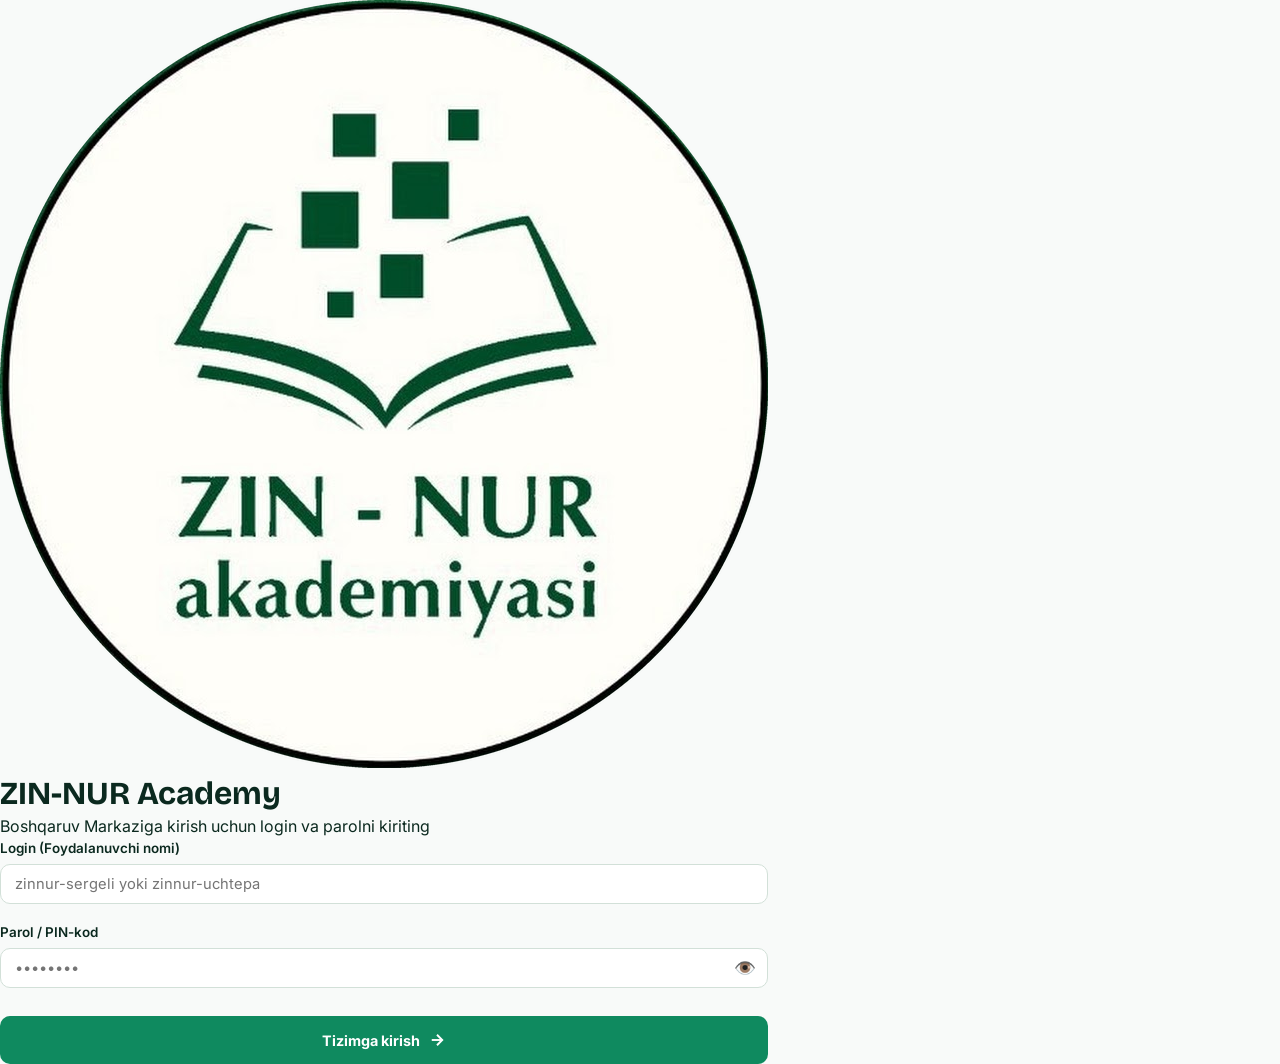
==== commit 052a7267: "fix: add Zin-Nur brand favicon for search and browser tabs" ====
--- a/admin/index.html
+++ b/admin/index.html
@@ -3,595 +3,780 @@
 <head>
   <meta charset="UTF-8">
   <meta name="viewport" content="width=device-width, initial-scale=1.0">
-  <title>ZIN-NUR Akademiyasi (Sergeli) — Boshqaruv Markazi</title>
+  <title>ZIN-NUR Academy — Boshqaruv Markazi</title>
+  
   <link rel="preconnect" href="https://fonts.googleapis.com">
   <link rel="preconnect" href="https://fonts.gstatic.com" crossorigin>
-  <link href="https://fonts.googleapis.com/css2?family=Plus+Jakarta+Sans:wght@400;500;600;700;800&family=Bricolage+Grotesque:opsz,wght@12..96,600;12..96,700;12..96,800&display=swap" rel="stylesheet">
+  <link href="https://fonts.googleapis.com/css2?family=Bricolage+Grotesque:opsz,wght@12..96,600;12..96,700;12..96,800&family=Inter:wght@400;500;600;700&family=Fira+Code:wght@400;500&display=swap" rel="stylesheet">
+  
   <link rel="stylesheet" href="admin.css">
+  <link rel="icon" type="image/png" sizes="447x447" href="/icon.png">
+<link rel="apple-touch-icon" href="/icon.png">
 </head>
 <body>
 
-  <!-- ================= MAIN APP LAYOUT ================= -->
-  <div class="app-layout" id="appLayout">
+  <!-- ==========================================
+       1. ADMIN AUTH SCREEN
+       ========================================== -->
+  <div class="admin-auth-screen" id="adminAuthScreen">
+    <div class="auth-card">
+      <div class="auth-logo">
+        <img src="logo-mark.png" alt="ZIN-NUR Logo" onerror="this.src='./logo-mark.png'">
+      </div>
+      <div class="auth-header">
+        <h1>ZIN-NUR Academy</h1>
+        <p data-i18n="authSubtitle">Boshqaruv Markaziga kirish uchun login va parolni kiriting</p>
+      </div>
+
+      <form id="adminLoginForm" action="javascript:void(0);" onsubmit="if(event)event.preventDefault(); window.adminApp && window.adminApp.handleAdminLogin(event); return false;">
+        <div class="form-group">
+          <label class="form-label" for="adminLogin" data-i18n="lblLogin">Login (Foydalanuvchi nomi)</label>
+          <input type="text" id="adminLogin" class="form-control" placeholder="zinnur-sergeli yoki zinnur-uchtepa" required autocomplete="username">
+        </div>
+
+        <div class="form-group">
+          <label class="form-label" for="adminPassword" data-i18n="lblPassword">Parol / Maxfiy kod</label>
+          <div class="password-field-wrapper" style="position:relative;">
+            <input type="password" id="adminPassword" class="form-control" placeholder="••••••••" required autocomplete="current-password" style="padding-right:44px;">
+            <button type="button" id="btnToggleAdminPass" style="position:absolute; right:12px; top:50%; transform:translateY(-50%); background:none; border:none; color:var(--text-muted); cursor:pointer; font-size:1.1rem;" title="Ko'rsatish/Yashirish">👁️</button>
+          </div>
+        </div>
+
+        <div id="authErrorMessage" style="display:none; color:#DC2626; font-size:0.85rem; font-weight:600; margin-bottom:10px; background:#FEE2E2; padding:8px 12px; border-radius:6px;"></div>
+
+        <button type="submit" class="btn btn-primary" id="btnSubmitAdminLogin" style="width:100%; margin-top:10px; padding:14px; font-weight:700;">
+          <span data-i18n="btnEnterSystem">Tizimga kirish</span>
+          <svg width="18" height="18" viewBox="0 0 24 24" fill="none" stroke="currentColor" stroke-width="2.5">
+            <line x1="5" y1="12" x2="19" y2="12"/>
+            <polyline points="12 5 19 12 12 19"/>
+          </svg>
+        </button>
+      </form>
+    </div>
+  </div>
+
+  <!-- ==========================================
+       2. MAIN ADMIN LAYOUT
+       ========================================== -->
+  <div class="admin-layout" id="adminLayout" style="display:none;">
     
-    <!-- SIDEBAR -->
-    <aside class="sidebar" id="sidebar">
+    <!-- SIDEBAR NAVIGATION -->
+    <aside class="admin-sidebar" id="adminSidebar">
       <div class="sidebar-header">
-        <div class="sidebar-brand">
-          <div class="logo-mark">
-            <svg width="24" height="24" viewBox="0 0 24 24" fill="none" stroke="currentColor" stroke-width="2.5"><path d="M12 2L2 7l10 5 10-5-10-5zM2 17l10 5 10-5M2 12l10 5 10-5"/></svg>
-          </div>
-          <div class="brand-text">
-            <h3>ZIN-NUR</h3>
-            <span>Boshqaruv Markazi</span>
-          </div>
-        </div>
-        <button class="btn-icon sidebar-close-mobile" id="sidebarCloseMobile" aria-label="Yopish">
-          <svg viewBox="0 0 24 24" fill="none" stroke="currentColor" stroke-width="2"><path d="M18 6L6 18M6 6l12 12"/></svg>
-        </button>
+        <div class="sidebar-logo">
+          <img src="logo-mark.png" alt="ZIN-NUR" onerror="this.src='./logo-mark.png'">
+        </div>
+        <div class="sidebar-title">
+          <h2>ZIN-NUR</h2>
+          <span data-i18n="adminPortalTitle">Boshqaruv Markazi</span>
+        </div>
       </div>
 
       <nav class="sidebar-nav">
-        <button class="nav-item active" data-tab="dashboard">
-          <svg viewBox="0 0 24 24" fill="none" stroke="currentColor" stroke-width="2"><rect x="3" y="3" width="7" height="9" rx="1.5"/><rect x="14" y="3" width="7" height="5" rx="1.5"/><rect x="14" y="12" width="7" height="9" rx="1.5"/><rect x="3" y="16" width="7" height="5" rx="1.5"/></svg>
-          <span data-i18n="navDashboard">Boshqaruv paneli</span>
-        </button>
-
-        <button class="nav-item" data-tab="teachers">
-          <svg viewBox="0 0 24 24" fill="none" stroke="currentColor" stroke-width="2"><path d="M17 21v-2a4 4 0 00-4-4H5a4 4 0 00-4 4v2"/><circle cx="9" cy="7" r="4"/><path d="M23 21v-2a4 4 0 00-3-3.87"/><path d="M16 3.13a4 4 0 010 7.75"/></svg>
-          <span data-i18n="navTeachers">Ustozalar</span>
-          <span class="nav-badge" id="navTeacherCount">0</span>
-        </button>
-
-        <button class="nav-item" data-tab="courses">
-          <svg viewBox="0 0 24 24" fill="none" stroke="currentColor" stroke-width="2"><path d="M4 19.5A2.5 2.5 0 016.5 17H20"/><path d="M6.5 2H20v20H6.5A2.5 2.5 0 014 19.5v-15A2.5 2.5 0 016.5 2z"/></svg>
-          <span data-i18n="navCourses">Kurslar boshqaruvi</span>
-          <span class="nav-badge" id="navCourseCount">6</span>
-        </button>
-
-        <button class="nav-item" data-tab="schedule">
-          <svg viewBox="0 0 24 24" fill="none" stroke="currentColor" stroke-width="2"><rect x="3" y="4" width="18" height="18" rx="2"/><line x1="16" y1="2" x2="16" y2="6"/><line x1="8" y1="2" x2="8" y2="6"/><line x1="3" y1="10" x2="21" y2="10"/></svg>
-          <span data-i18n="navSchedule">Ish jadvali & Soatlar</span>
-        </button>
-
-        <button class="nav-item" data-tab="holidays">
-          <svg viewBox="0 0 24 24" fill="none" stroke="currentColor" stroke-width="2"><path d="M12 2v4M12 18v4M4.93 4.93l2.83 2.83M16.24 16.24l2.83 2.83M2 12h4M18 12h4M4.93 19.07l2.83-2.83M16.24 7.76l2.83-2.83"/></svg>
-          <span data-i18n="navHolidays">Bayram / Dam olish</span>
-        </button>
-
-        <button class="nav-item" data-tab="bookings">
-          <svg viewBox="0 0 24 24" fill="none" stroke="currentColor" stroke-width="2"><path d="M14 2H6a2 2 0 00-2 2v16a2 2 0 002 2h12a2 2 0 002-2V8z"/><polyline points="14 2 14 8 20 8"/><line x1="16" y1="13" x2="8" y2="13"/><line x1="16" y1="17" x2="8" y2="17"/><polyline points="10 9 9 9 8 9"/></svg>
-          <span data-i18n="navBookings">Arizalar & Talabalar</span>
-          <span class="nav-badge highlight" id="navBookingCount">0</span>
-        </button>
-
-        <button class="nav-item" data-tab="sync">
-          <svg viewBox="0 0 24 24" fill="none" stroke="currentColor" stroke-width="2"><polyline points="23 4 23 10 17 10"/><polyline points="1 20 1 14 7 14"/><path d="M3.51 9a9 9 0 0114.85-3.36L23 10M1 14l4.64 4.36A9 9 0 0020.49 15"/></svg>
-          <span data-i18n="navSync">Sinxronlash & Kod</span>
-        </button>
+        <div class="nav-section-title" data-i18n="navMainSection">Asosiy Bo'limlar</div>
+        <div class="nav-item active" data-tab="dashboard">
+          <svg viewBox="0 0 24 24" fill="none" stroke="currentColor"><rect x="3" y="3" width="7" height="7" rx="1"/><rect x="14" y="3" width="7" height="7" rx="1"/><rect x="14" y="14" width="7" height="7" rx="1"/><rect x="3" y="14" width="7" height="7" rx="1"/></svg>
+          <span data-i18n="navDashboard">Bosh sahifa</span>
+        </div>
+
+        <div class="nav-item" data-tab="teachers">
+          <svg viewBox="0 0 24 24" fill="none" stroke="currentColor"><path d="M17 21v-2a4 4 0 00-4-4H5a4 4 0 00-4 4v2"/><circle cx="9" cy="7" r="4"/><path d="M23 21v-2a4 4 0 00-3-3.87"/><path d="M16 3.13a4 4 0 010 7.75"/></svg>
+          <span data-i18n="navTeachers">Ustozalar va Bandlik</span>
+        </div>
+
+        <div class="nav-item" data-tab="courses">
+          <svg viewBox="0 0 24 24" fill="none" stroke="currentColor"><path d="M4 19.5A2.5 2.5 0 016.5 17H20"/><path d="M6.5 2H20v20H6.5A2.5 2.5 0 014 19.5v-15A2.5 2.5 0 016.5 2z"/></svg>
+          <span data-i18n="navCourses">Kurslar va Sig'im</span>
+        </div>
+
+        <div class="nav-item" data-tab="schedule">
+          <svg viewBox="0 0 24 24" fill="none" stroke="currentColor"><rect x="3" y="4" width="18" height="18" rx="2"/><line x1="16" y1="2" x2="16" y2="6"/><line x1="8" y1="2" x2="8" y2="6"/><line x1="3" y1="10" x2="21" y2="10"/></svg>
+          <span data-i18n="navSchedule">Dars Jadvali</span>
+        </div>
+
+        <div class="nav-item" data-tab="bookings">
+          <svg viewBox="0 0 24 24" fill="none" stroke="currentColor"><path d="M14 2H6a2 2 0 00-2 2v16a2 2 0 002 2h12a2 2 0 002-2V8z"/><polyline points="14 2 14 8 20 8"/><line x1="16" y1="13" x2="8" y2="13"/><line x1="16" y1="17" x2="8" y2="17"/></svg>
+          <span data-i18n="navBookings">Arizalar</span>
+        </div>
+
+        <div class="nav-item" data-tab="holidays">
+          <svg viewBox="0 0 24 24" fill="none" stroke="currentColor"><path d="M5 3v18M19 3v18M5 12h14"/></svg>
+          <span data-i18n="navHolidays">Bayramlar & Dam olish</span>
+        </div>
+
+        <div class="nav-section-title" data-i18n="navIntegrationSection">Integratsiyalar & Kod</div>
+        <div class="nav-item" data-tab="sheets">
+          <svg viewBox="0 0 24 24" fill="none" stroke="currentColor"><path d="M21 12V7H5a2 2 0 010-4h14v4"/><path d="M3 5v14a2 2 0 002 2h16v-5"/><path d="M18 12a2 2 0 100 4 2 2 0 000-4z"/></svg>
+          <span data-i18n="navSheets">Google Sheets Sync</span>
+        </div>
+
+        <div class="nav-item" data-tab="backup">
+          <svg viewBox="0 0 24 24" fill="none" stroke="currentColor"><path d="M21 15v4a2 2 0 01-2 2H5a2 2 0 01-2-2v-4"/><polyline points="7 10 12 15 17 10"/><line x1="12" y1="15" x2="12" y2="3"/></svg>
+          <span data-i18n="navBackup">Zaxira nusxasi (JSON)</span>
+        </div>
+
+        <div class="nav-item" data-tab="code">
+          <svg viewBox="0 0 24 24" fill="none" stroke="currentColor"><polyline points="16 18 22 12 16 6"/><polyline points="8 6 2 12 8 18"/></svg>
+          <span data-i18n="navCode">Sayt Avto Kodi</span>
+        </div>
+
+        <div class="nav-item" data-tab="settings">
+          <svg viewBox="0 0 24 24" fill="none" stroke="currentColor"><circle cx="12" cy="12" r="3"/><path d="M19.4 15a1.65 1.65 0 00.33 1.82l.06.06a2 2 0 010 2.83 2 2 0 01-2.83 0l-.06-.06a1.65 1.65 0 00-1.82-.33 1.65 1.65 0 00-1 1.51V21a2 2 0 01-2 2 2 2 0 01-2-2v-.09A1.65 1.65 0 009 19.4a1.65 1.65 0 00-1.82.33l-.06.06a2 2 0 01-2.83 0 2 2 0 010-2.83l.06-.06a1.65 1.65 0 00.33-1.82 1.65 1.65 0 00-1.51-1H3a2 2 0 01-2-2 2 2 0 012-2h.09A1.65 1.65 0 004.6 9a1.65 1.65 0 00-.33-1.82l-.06-.06a2 2 0 010-2.83 2 2 0 012.83 0l.06.06a1.65 1.65 0 001.82.33H9a1.65 1.65 0 001-1.51V3a2 2 0 012-2 2 2 0 012 2v.09a1.65 1.65 0 001 1.51 1.65 1.65 0 001.82-.33l.06-.06a2 2 0 012.83 0 2 2 0 010 2.83l-.06.06a1.65 1.65 0 00-.33 1.82V9a1.65 1.65 0 001.51 1H21a2 2 0 012 2 2 2 0 01-2 2h-.09a1.65 1.65 0 00-1.51 1z"/></svg>
+          <span data-i18n="navSettings">Xavfsizlik & Sozlamalar</span>
+        </div>
       </nav>
 
       <div class="sidebar-footer">
-        <div class="live-status-pill online">
-          <span class="pulse-dot"></span>
-          <span>Tizim online faol</span>
+        <div class="user-profile-widget">
+          <div class="user-avatar">A</div>
+          <div class="user-info">
+            <div class="name">Administrator</div>
+            <div class="role" id="displayAdminRole">Super Admin</div>
+          </div>
+          <button type="button" class="btn btn-secondary btn-icon" id="btnLogout" title="Chiqish">
+            <svg width="16" height="16" viewBox="0 0 24 24" fill="none" stroke="currentColor" stroke-width="2"><path d="M9 21H5a2 2 0 01-2-2V5a2 2 0 012-2h4"/><polyline points="16 17 21 12 16 7"/><line x1="21" y1="12" x2="9" y2="12"/></svg>
+          </button>
         </div>
       </div>
     </aside>
 
     <!-- MAIN CONTENT AREA -->
-    <div class="main-wrapper">
+    <main class="admin-main">
       
-      <!-- TOPBAR -->
-      <header class="topbar">
-        <div class="topbar-left">
-          <button class="btn-icon mobile-menu-btn" id="mobileMenuBtn" aria-label="Menyu">
-            <svg viewBox="0 0 24 24" fill="none" stroke="currentColor" stroke-width="2"><line x1="3" y1="12" x2="21" y2="12"/><line x1="3" y1="6" x2="21" y2="6"/><line x1="3" y1="18" x2="21" y2="18"/></svg>
+      <!-- TOP HEADER BAR -->
+      <header class="admin-header">
+        <div class="header-left">
+          <button class="mobile-menu-toggle" id="btnToggleSidebar" aria-label="Menu">
+            <svg width="20" height="20" viewBox="0 0 24 24" fill="none" stroke="currentColor" stroke-width="2"><line x1="3" y1="12" x2="21" y2="12"/><line x1="3" y1="6" x2="21" y2="6"/><line x1="3" y1="18" x2="21" y2="18"/></svg>
           </button>
-          <div class="page-title-box">
-            <h1 id="pageTitle">Boshqaruv paneli</h1>
-            <p id="pageSubtitle">ZIN-NUR akademiyasi saytining real vaqt rejimidagi sozlamalari</p>
-          </div>
-        </div>
-
-        <div class="topbar-right">
-          <!-- Direct Site Link -->
-          <a href="https://www.zinnursupport-ser.uz/" target="_blank" rel="noopener" class="btn btn-outline btn-sm direct-site-btn">
-            <svg width="15" height="15" viewBox="0 0 24 24" fill="none" stroke="currentColor" stroke-width="2"><path d="M18 13v6a2 2 0 01-2 2H5a2 2 0 01-2-2V8a2 2 0 012-2h6M15 3h6v6M10 14L21 3"/></svg>
-            <span>Saytni ko'rish</span>
+          
+          <div class="status-badge">
+            <span class="status-dot"></span>
+            <span data-i18n="onlineStatus">Tizim online faol</span>
+          </div>
+        </div>
+
+        <div class="header-right">
+          <a href="./index.html" target="_blank" class="btn btn-secondary" id="btnViewSite" style="text-decoration:none;">
+            <svg width="15" height="15" viewBox="0 0 24 24" fill="none" stroke="currentColor" stroke-width="2"><path d="M18 13v6a2 2 0 01-2 2H5a2 2 0 01-2-2V8a2 2 0 012-2h6"/><polyline points="15 3 21 3 21 9"/><line x1="10" y1="14" x2="21" y2="3"/></svg>
+            <span data-i18n="viewSite">Saytni ko'rish</span>
           </a>
 
-          <!-- Quick Save/Sync button -->
-          <button class="btn btn-primary btn-sm" id="topSaveBtn">
+          <button type="button" class="btn btn-primary" id="btnSaveGlobal">
             <svg width="15" height="15" viewBox="0 0 24 24" fill="none" stroke="currentColor" stroke-width="2"><path d="M19 21H5a2 2 0 01-2-2V5a2 2 0 012-2h11l5 5v11a2 2 0 01-2 2z"/><polyline points="17 21 17 13 7 13 7 21"/><polyline points="7 3 7 8 15 8"/></svg>
-            <span data-i18n="btnSaveAll">Saqlash</span>
+            <span data-i18n="saveConfig">Saqlash</span>
           </button>
 
           <!-- Language Switcher -->
-          <div class="lang-picker">
+          <div class="lang-switcher">
             <button type="button" class="lang-btn active" data-lang="uz">UZ</button>
             <button type="button" class="lang-btn" data-lang="ru">RU</button>
             <button type="button" class="lang-btn" data-lang="en">EN</button>
           </div>
-
-          <!-- Theme Toggle -->
-          <button type="button" class="theme-toggle-btn" id="themeToggleBtn" aria-label="Mavzuni almashtirish">
-            <svg class="icon-moon" viewBox="0 0 24 24" fill="none" stroke="currentColor" stroke-width="2"><path d="M21 12.79A9 9 0 1111.21 3 7 7 0 0021 12.79z"/></svg>
-            <svg class="icon-sun" viewBox="0 0 24 24" fill="none" stroke="currentColor" stroke-width="2"><circle cx="12" cy="12" r="4"/><path d="M12 2v2M12 20v2M4.93 4.93l1.41 1.41M17.66 17.66l1.41 1.41M2 12h2M20 12h2M6.34 17.66l-1.41 1.41M19.07 4.93l-1.41 1.41"/></svg>
+        </div>
+      </header>
+
+      <!-- DYNAMIC VIEWS CONTAINER -->
+      <div class="admin-content">
+
+        <!-- VIEW: DASHBOARD -->
+        <section class="page-view active" id="view-dashboard">
+          <div class="page-header">
+            <div class="page-header-title">
+              <h1 data-i18n="adminTitle">Boshqaruv paneli</h1>
+              <p data-i18n="subtitle">ZIN-NUR akademiyasi saytining real vaqt rejimidagi sozlamalari</p>
+            </div>
+          </div>
+
+          <!-- Stats Grid -->
+          <div class="stats-grid">
+            <div class="stat-card" onclick="adminApp.switchTab('teachers')">
+              <div class="stat-icon-wrapper emerald">
+                <svg width="24" height="24" viewBox="0 0 24 24" fill="none" stroke="currentColor" stroke-width="2"><path d="M17 21v-2a4 4 0 00-4-4H5a4 4 0 00-4 4v2"/><circle cx="9" cy="7" r="4"/><path d="M23 21v-2a4 4 0 00-3-3.87"/><path d="M16 3.13a4 4 0 010 7.75"/></svg>
+              </div>
+              <div class="stat-info">
+                <span class="label" data-i18n="statTeachers">Ustozalar soni</span>
+                <div class="value" id="statTeachersCount">0</div>
+                <span class="link" data-i18n="allTeachers">Barcha o'qituvchilar →</span>
+              </div>
+            </div>
+
+            <div class="stat-card" onclick="adminApp.switchTab('courses')">
+              <div class="stat-icon-wrapper blue">
+                <svg width="24" height="24" viewBox="0 0 24 24" fill="none" stroke="currentColor" stroke-width="2"><path d="M4 19.5A2.5 2.5 0 016.5 17H20"/><path d="M6.5 2H20v20H6.5A2.5 2.5 0 014 19.5v-15A2.5 2.5 0 016.5 2z"/></svg>
+              </div>
+              <div class="stat-info">
+                <span class="label" data-i18n="statCourses">Faol kurslar</span>
+                <div class="value" id="statCoursesCount">0</div>
+                <span class="link" data-i18n="allCourses">Barcha kurslar →</span>
+              </div>
+            </div>
+
+            <div class="stat-card" onclick="adminApp.switchTab('bookings')">
+              <div class="stat-icon-wrapper amber">
+                <svg width="24" height="24" viewBox="0 0 24 24" fill="none" stroke="currentColor" stroke-width="2"><path d="M14 2H6a2 2 0 00-2 2v16a2 2 0 002 2h12a2 2 0 002-2V8z"/><polyline points="14 2 14 8 20 8"/></svg>
+              </div>
+              <div class="stat-info">
+                <span class="label" data-i18n="statBookings">Arizalar soni</span>
+                <div class="value" id="statBookingsCount">0</div>
+                <span class="link" data-i18n="allBookings">Jami qabul qilingan →</span>
+              </div>
+            </div>
+
+            <div class="stat-card" onclick="adminApp.switchTab('holidays')">
+              <div class="stat-icon-wrapper purple">
+                <svg width="24" height="24" viewBox="0 0 24 24" fill="none" stroke="currentColor" stroke-width="2"><rect x="3" y="4" width="18" height="18" rx="2"/><line x1="16" y1="2" x2="16" y2="6"/><line x1="8" y1="2" x2="8" y2="6"/><line x1="3" y1="10" x2="21" y2="10"/></svg>
+              </div>
+              <div class="stat-info">
+                <span class="label" data-i18n="statHolidays">Bayram kunlari</span>
+                <div class="value" id="statHolidaysCount">0</div>
+                <span class="link" data-i18n="blockedDates">Bloklangan sanalar →</span>
+              </div>
+            </div>
+          </div>
+
+          <!-- Quick Actions Section -->
+          <h2 style="font-family:var(--font-heading); font-size:1.3rem; margin-bottom:16px;" data-i18n="quickActionsTitle">⚡ Tezkor amallar</h2>
+          <div class="quick-actions-grid">
+            <div class="action-card" id="qaAddTeacher" data-action="add-teacher" onclick="window.adminApp && window.adminApp.openTeacherModal()">
+              <div class="action-card-header">
+                <div class="action-card-icon">
+                  <svg width="20" height="20" viewBox="0 0 24 24" fill="none" stroke="currentColor" stroke-width="2"><path d="M16 21v-2a4 4 0 00-4-4H5a4 4 0 00-4 4v2"/><circle cx="8.5" cy="7" r="4"/><line x1="20" y1="8" x2="20" y2="14"/><line x1="23" y1="11" x2="17" y2="11"/></svg>
+                </div>
+              </div>
+              <h3 data-i18n="qaAddTeacherTitle">Yangi ustoza qo'shish</h3>
+              <p data-i18n="qaAddTeacherDesc">Ism, kurs va ish vaqtini belgilash</p>
+            </div>
+
+            <div class="action-card" id="qaAddCourse" data-action="add-course" onclick="window.adminApp && window.adminApp.openCourseModal()">
+              <div class="action-card-header">
+                <div class="action-card-icon">
+                  <svg width="20" height="20" viewBox="0 0 24 24" fill="none" stroke="currentColor" stroke-width="2"><path d="M12 5v14M5 12h14"/></svg>
+                </div>
+              </div>
+              <h3 data-i18n="qaAddCourseTitle">Yangi kurs qo'shish</h3>
+              <p data-i18n="qaAddCourseDesc">Nom, vaqt oralig'i va sig'im</p>
+            </div>
+
+            <div class="action-card" id="qaHours" data-action="nav-tab" data-tab="teachers" onclick="window.adminApp && window.adminApp.switchTab('teachers')">
+              <div class="action-card-header">
+                <div class="action-card-icon">
+                  <svg width="20" height="20" viewBox="0 0 24 24" fill="none" stroke="currentColor" stroke-width="2"><circle cx="12" cy="12" r="10"/><polyline points="12 6 12 12 16 14"/></svg>
+                </div>
+              </div>
+              <h3 data-i18n="qaHoursTitle">Ish vaqtlarini sozlash</h3>
+              <p data-i18n="qaHoursDesc">Dam olish kunlari va soatlar</p>
+            </div>
+
+            <div class="action-card" id="qaAddHoliday" data-action="add-holiday" onclick="window.adminApp && window.adminApp.openHolidayModal()">
+              <div class="action-card-header">
+                <div class="action-card-icon">
+                  <svg width="20" height="20" viewBox="0 0 24 24" fill="none" stroke="currentColor" stroke-width="2"><rect x="3" y="4" width="18" height="18" rx="2"/><line x1="16" y1="2" x2="16" y2="6"/><line x1="8" y1="2" x2="8" y2="6"/></svg>
+                </div>
+              </div>
+              <h3 data-i18n="qaHolidayTitle">Bayram sanasini kiritish</h3>
+              <p data-i18n="qaHolidayDesc">Saytda yozilishni yopish</p>
+            </div>
+          </div>
+        </section>
+
+        <!-- VIEW: TEACHERS -->
+        <section class="page-view" id="view-teachers">
+          <div class="page-header">
+            <div class="page-header-title">
+              <h1 data-i18n="teachersHeader">👩‍🏫 Ustozalar va ularning bandligi</h1>
+              <p data-i18n="teachersSub">O'qituvchilar ro'yxati, ish soatlari va dam olish kunlari boshqaruvi.</p>
+            </div>
+            <button type="button" class="btn btn-primary" id="btnOpenAddTeacher" data-action="add-teacher" onclick="window.adminApp && window.adminApp.openTeacherModal()">
+              <svg width="16" height="16" viewBox="0 0 24 24" fill="none" stroke="currentColor" stroke-width="2"><line x1="12" y1="5" x2="12" y2="19"/><line x1="5" y1="12" x2="19" y2="12"/></svg>
+              <span data-i18n="addTeacher">Yangi ustoza qo'shish</span>
+            </button>
+          </div>
+
+          <div class="table-card">
+            <div class="table-toolbar">
+              <div class="search-box">
+                <svg viewBox="0 0 24 24" fill="none" stroke="currentColor"><circle cx="11" cy="11" r="8"/><line x1="21" y1="21" x2="16.65" y2="16.65"/></svg>
+                <input type="text" id="searchTeacherInput" placeholder="Ustozani qidirish..." data-i18n-placeholder="searchTeacher">
+              </div>
+            </div>
+
+            <div class="custom-table-container">
+              <table class="custom-table">
+                <thead>
+                  <tr>
+                    <th data-i18n="colTeacherName">Ustozaning F.I.Sh.</th>
+                    <th data-i18n="colLogin">Login / PIN</th>
+                    <th data-i18n="colCourses">Biriktirilgan kurslar</th>
+                    <th data-i18n="colWorkHours">Ish vaqti</th>
+                    <th data-i18n="colDaysOff">Dam olish kunlari</th>
+                    <th data-i18n="colActions">Amallar</th>
+                  </tr>
+                </thead>
+                <tbody id="teachersTableBody"></tbody>
+              </table>
+            </div>
+          </div>
+        </section>
+
+        <!-- VIEW: COURSES -->
+        <section class="page-view" id="view-courses">
+          <div class="page-header">
+            <div class="page-header-title">
+              <h1 data-i18n="coursesHeader">Barcha Kurslar va Guruh Sig'imi</h1>
+              <p data-i18n="coursesDesc">Kurslarni tahrirlash, yangisini qo'shish yoki o'chirish.</p>
+            </div>
+            <button type="button" class="btn btn-primary" id="btnOpenAddCourse" data-action="add-course" onclick="window.adminApp && window.adminApp.openCourseModal()">
+              <svg width="16" height="16" viewBox="0 0 24 24" fill="none" stroke="currentColor" stroke-width="2"><line x1="12" y1="5" x2="12" y2="19"/><line x1="5" y1="12" x2="19" y2="12"/></svg>
+              <span data-i18n="addCourse">Yangi kurs qo'shish</span>
+            </button>
+          </div>
+
+          <div class="table-card">
+            <div class="custom-table-container">
+              <table class="custom-table">
+                <thead>
+                  <tr>
+                    <th data-i18n="colCourseName">Kurs nomi</th>
+                    <th data-i18n="colStartTime">Boshlanish vaqti</th>
+                    <th data-i18n="colSlotStep">Slot qadami</th>
+                    <th data-i18n="colCapacity">Guruh sig'imi</th>
+                    <th data-i18n="colTeachers">Biriktirilgan ustozlar</th>
+                    <th data-i18n="colStatus">Status</th>
+                    <th data-i18n="colActions">Amallar</th>
+                  </tr>
+                </thead>
+                <tbody id="coursesTableBody"></tbody>
+              </table>
+            </div>
+          </div>
+        </section>
+
+        <!-- VIEW: SCHEDULE -->
+        <section class="page-view" id="view-schedule">
+          <div class="page-header">
+            <div class="page-header-title">
+              <h1 data-i18n="scheduleHeader">Dars Jadvali</h1>
+              <p data-i18n="scheduleSub">O'qituvchilar ish soatlari, kurslar va arizalar asosida shakllangan dars jadvali.</p>
+            </div>
+            <button type="button" class="btn btn-secondary" id="btnRefreshSchedule" data-action="refresh-schedule" onclick="window.adminApp && window.adminApp.renderScheduleTable()">
+              <svg width="15" height="15" viewBox="0 0 24 24" fill="none" stroke="currentColor" stroke-width="2"><path d="M23 4v6h-6"/><path d="M1 20v-6h6"/><path d="M3.51 9a9 9 0 0114.85-3.36L23 10M1 14l4.64 4.36A9 9 0 0020.49 15"/></svg>
+              <span data-i18n="refreshData">Yangilash</span>
+            </button>
+          </div>
+
+          <div class="table-card">
+            <div class="table-toolbar" style="flex-wrap:wrap; gap:12px;">
+              <div class="filter-group" style="display:flex; flex-wrap:wrap; gap:10px; width:100%;">
+                <input type="date" class="filter-select" id="scheduleDateFilter" style="min-width:160px;">
+                <select class="filter-select" id="scheduleCourseFilter"><option value="">Barcha kurslar</option></select>
+                <select class="filter-select" id="scheduleTeacherFilter"><option value="">Barcha ustozlar</option></select>
+                <select class="filter-select" id="scheduleStatusFilter">
+                  <option value="">Barcha statuslar</option>
+                  <option value="Kutilmoqda">Kutilmoqda</option>
+                  <option value="Tasdiqlangan">Tasdiqlangan</option>
+                  <option value="Bekor qilingan">Bekor qilingan</option>
+                  <option value="Yakunlangan">Yakunlangan</option>
+                </select>
+              </div>
+            </div>
+
+            <div class="custom-table-container">
+              <table class="custom-table">
+                <thead>
+                  <tr>
+                    <th data-i18n="colDate">Sana & Vaqt</th>
+                    <th data-i18n="colSelectedCourse">Kurs</th>
+                    <th data-i18n="colSelectedTeacher">Ustoza</th>
+                    <th data-i18n="colStudent">Talaba / Guruh</th>
+                    <th data-i18n="colStatus">Status</th>
+                    <th data-i18n="colActions">Amallar</th>
+                  </tr>
+                </thead>
+                <tbody id="scheduleTableBody">
+                  <tr><td colspan="6" style="text-align:center; padding:32px; color:var(--text-muted);">Darslar jadvali yuklanmoqda...</td></tr>
+                </tbody>
+              </table>
+            </div>
+          </div>
+        </section>
+
+        <!-- VIEW: BOOKINGS -->
+        <section class="page-view" id="view-bookings">
+          <div class="page-header">
+            <div class="page-header-title">
+              <h1 data-i18n="bookingsHeader">Talabalar Arizalari</h1>
+              <p data-i18n="bookingsSub">Sayt orqali kelib tushgan barcha ro'yxatdan o'tish arizalari.</p>
+            </div>
+            <div style="display:flex; gap:8px;">
+              <button type="button" class="btn btn-secondary" id="btnRefreshBookings" data-action="refresh-bookings" onclick="window.adminApp && window.adminApp.renderBookingsTable()">
+                <svg width="15" height="15" viewBox="0 0 24 24" fill="none" stroke="currentColor" stroke-width="2"><path d="M23 4v6h-6"/><path d="M1 20v-6h6"/><path d="M3.51 9a9 9 0 0114.85-3.36L23 10M1 14l4.64 4.36A9 9 0 0020.49 15"/></svg>
+                <span data-i18n="refreshData">Yangilash</span>
+              </button>
+              <button type="button" class="btn btn-secondary" id="btnExportCsv">
+                <svg width="15" height="15" viewBox="0 0 24 24" fill="none" stroke="currentColor" stroke-width="2"><path d="M21 15v4a2 2 0 01-2 2H5a2 2 0 01-2-2v-4"/><polyline points="7 10 12 15 17 10"/><line x1="12" y1="15" x2="12" y2="3"/></svg>
+                <span data-i18n="exportCsv">CSV Eksport</span>
+              </button>
+            </div>
+          </div>
+
+          <div class="table-card">
+            <div class="table-toolbar">
+              <div class="search-box">
+                <svg viewBox="0 0 24 24" fill="none" stroke="currentColor"><circle cx="11" cy="11" r="8"/><line x1="21" y1="21" x2="16.65" y2="16.65"/></svg>
+                <input type="text" id="searchBookingInput" placeholder="Ism yoki telefon..." data-i18n-placeholder="searchBooking">
+              </div>
+            </div>
+
+            <div class="custom-table-container">
+              <table class="custom-table">
+                <thead>
+                  <tr>
+                    <th data-i18n="colDate">Sana & Vaqt</th>
+                    <th data-i18n="colStudent">Talaba F.I.Sh</th>
+                    <th data-i18n="colPhone">Telefon</th>
+                    <th data-i18n="colSelectedCourse">Kurs</th>
+                    <th data-i18n="colSelectedTeacher">Tanlangan Ustoza</th>
+                    <th data-i18n="colStatus">Status</th>
+                    <th data-i18n="colActions">Amallar</th>
+                  </tr>
+                </thead>
+                <tbody id="bookingsTableBody"></tbody>
+              </table>
+            </div>
+          </div>
+        </section>
+
+        <!-- VIEW: HOLIDAYS -->
+        <section class="page-view" id="view-holidays">
+          <div class="page-header">
+            <div class="page-header-title">
+              <h1 data-i18n="holidaysHeader">Bayramlar va Dam Olish Kunlari</h1>
+              <p data-i18n="holidaysDesc">Bu sanalarda butun sayt bo'ylab barcha vaqtlar bloklanadi.</p>
+            </div>
+            <button type="button" class="btn btn-primary" id="btnOpenAddHoliday" data-action="add-holiday" onclick="window.adminApp && window.adminApp.openHolidayModal()">
+              <svg width="16" height="16" viewBox="0 0 24 24" fill="none" stroke="currentColor" stroke-width="2"><line x1="12" y1="5" x2="12" y2="19"/><line x1="5" y1="12" x2="19" y2="12"/></svg>
+              <span data-i18n="addHoliday">Bayram sanasini qo'shish</span>
+            </button>
+          </div>
+
+          <div class="table-card">
+            <div class="custom-table-container">
+              <table class="custom-table">
+                <thead>
+                  <tr>
+                    <th data-i18n="colHolidayDate">Sana</th>
+                    <th data-i18n="colHolidayName">Bayram nomi</th>
+                    <th data-i18n="colActions">Amallar</th>
+                  </tr>
+                </thead>
+                <tbody id="holidaysTableBody"></tbody>
+              </table>
+            </div>
+          </div>
+        </section>
+
+        <!-- VIEW: GOOGLE SHEETS -->
+        <section class="page-view" id="view-sheets">
+          <div class="page-header">
+            <div class="page-header-title">
+              <h1 data-i18n="sheetsHeader">Google Apps Script / Sheets bilan sinxronlash</h1>
+              <p data-i18n="sheetsDesc">Google Apps Script URL manzilingizni kiriting va barcha o'zgarishlarni to'g'ridan-to'g'ri jadvalga saqlang.</p>
+            </div>
+          </div>
+
+          <div class="table-card" style="padding:28px;">
+            <div class="form-group">
+              <label class="form-label" for="googleScriptUrl">Google Script Web App URL</label>
+              <input type="url" id="googleScriptUrl" class="form-control" placeholder="https://script.google.com/macros/s/.../exec">
+            </div>
+
+            <div style="display:flex; flex-wrap:wrap; gap:12px; margin-top:20px;">
+              <button type="button" class="btn btn-primary" id="btnSyncToSheets" data-i18n="saveToSheets">Google Sheets ga saqlash</button>
+              <button type="button" class="btn btn-secondary" id="btnFetchFromSheets" data-i18n="fetchFromSheets">Google Sheets dan yuklab olish</button>
+            </div>
+          </div>
+        </section>
+
+        <!-- VIEW: BACKUP JSON -->
+        <section class="page-view" id="view-backup">
+          <div class="page-header">
+            <div class="page-header-title">
+              <h1 data-i18n="backupHeader">Zaxira nusxasi (Backup JSON)</h1>
+              <p data-i18n="backupDesc">Barcha ustozalar, kurslar, jadvallar va sanalarni to'liq kompyuteringizga yuklab oling yoki fayldan qayta tiklang.</p>
+            </div>
+          </div>
+
+          <div class="table-card" style="padding:28px; display:flex; flex-wrap:wrap; gap:16px;">
+            <button type="button" class="btn btn-primary" id="btnDownloadJson" data-i18n="downloadJson">JSON yuklab olish</button>
+            <button type="button" class="btn btn-secondary" id="btnRestoreJson" data-i18n="restoreJson">JSON dan tiklash</button>
+            <input type="file" id="jsonFileInput" accept=".json" style="display:none;">
+          </div>
+        </section>
+
+        <!-- VIEW: CODE GENERATOR -->
+        <section class="page-view" id="view-code">
+          <div class="page-header">
+            <div class="page-header-title">
+              <h1 data-i18n="codeHeader">Sayt uchun Avtomatik Tayyor Kod</h1>
+              <p data-i18n="codeDesc">Joriy sozlamalar asosida avtomatik yaratilgan kodingiz.</p>
+            </div>
+            <button type="button" class="btn btn-primary" id="btnCopyCode" data-i18n="copyCode">Kodni nusxalash</button>
+          </div>
+
+          <div class="code-viewer-card">
+            <div class="code-viewer-header">
+              <div class="code-tabs">
+                <button type="button" class="code-tab active" id="tabScriptJs" onclick="adminApp.switchCodeTab('script')">Sayt kodi (script.js)</button>
+                <button type="button" class="code-tab" id="tabCodeGs" onclick="adminApp.switchCodeTab('gs')">Google Script (Code.gs)</button>
+              </div>
+            </div>
+            <pre class="code-pre" id="generatedScriptJs">// Dynamic script loading...</pre>
+            <pre class="code-pre" id="generatedCodeGs" style="display:none;">// Code.gs loading...</pre>
+          </div>
+        </section>
+
+        <!-- VIEW: SETTINGS & SECURITY -->
+        <section class="page-view" id="view-settings">
+          <div class="page-header">
+            <div class="page-header-title">
+              <h1 data-i18n="settingsHeader">Xavfsizlik & Administrator Sozlamalari</h1>
+              <p data-i18n="settingsDesc">Boshqaruv paneliga kirish uchun login va parolni yangilang.</p>
+            </div>
+          </div>
+
+          <div class="table-card" style="padding:28px; max-width:620px;">
+            <form id="formChangeCredentials">
+              <div class="form-group" style="margin-bottom:18px;">
+                <label class="form-label" for="settingCurrentPassword" data-i18n="lblCurrentPassword">Joriy parol</label>
+                <input type="password" id="settingCurrentPassword" class="form-control" placeholder="Joriy parolingizni kiriting" required autocomplete="current-password">
+              </div>
+
+              <div class="form-group" style="margin-bottom:18px;">
+                <label class="form-label" for="settingNewLogin" data-i18n="lblNewLogin">Yangi Login (Foydalanuvchi nomi)</label>
+                <input type="text" id="settingNewLogin" class="form-control" placeholder="Masalan: zinnur-uchtepa" required autocomplete="username">
+              </div>
+
+              <div class="form-group" style="margin-bottom:18px;">
+                <label class="form-label" for="settingNewPassword" data-i18n="lblNewPassword">Yangi Parol</label>
+                <input type="password" id="settingNewPassword" class="form-control" placeholder="Yangi kuchli parol kiriting" required autocomplete="new-password">
+              </div>
+
+              <div class="form-group" style="margin-bottom:24px;">
+                <label class="form-label" for="settingConfirmPassword" data-i18n="lblConfirmPassword">Yangi parolni tasdiqlang</label>
+                <input type="password" id="settingConfirmPassword" class="form-control" placeholder="Yangi parolni qayta kiriting" required autocomplete="new-password">
+              </div>
+
+              <div id="settingsFeedback" style="display:none; padding:12px 16px; border-radius:8px; margin-bottom:18px; font-size:0.9rem;"></div>
+
+              <button type="submit" class="btn btn-primary" id="btnSaveCredentials">
+                <svg width="16" height="16" viewBox="0 0 24 24" fill="none" stroke="currentColor" stroke-width="2"><path d="M19 21H5a2 2 0 01-2-2V5a2 2 0 012-2h11l5 5v11a2 2 0 01-2 2z"/><polyline points="17 21 17 13 7 13 7 21"/><polyline points="7 3 7 8 15 8"/></svg>
+                <span data-i18n="btnUpdateCredentials">Login va Parolni Yangilash</span>
+              </button>
+            </form>
+          </div>
+        </section>
+
+      </div>
+    </main>
+  </div>
+
+  <!-- ==========================================
+       MODALS
+       ========================================== -->
+
+  <!-- TEACHER MODAL -->
+  <div class="modal-overlay" id="modalTeacher">
+    <div class="modal-container">
+      <div class="modal-header">
+        <h3 id="modalTeacherTitle" data-i18n="addTeacher">Yangi ustoza qo'shish</h3>
+        <button type="button" class="modal-close-btn" data-close-modal>
+          <svg width="20" height="20" viewBox="0 0 24 24" fill="none" stroke="currentColor" stroke-width="2"><line x1="18" y1="6" x2="6" y2="18"/><line x1="6" y1="6" x2="18" y2="18"/></svg>
+        </button>
+      </div>
+
+      <form id="formTeacher" action="javascript:void(0);">
+        <div class="modal-body">
+          <div class="form-group">
+            <label class="form-label" for="teacherName" data-i18n="lblTeacherName">Ustozaning to'liq ismi</label>
+            <input type="text" id="teacherName" class="form-control" required placeholder="Masalan: Fotima Ustoza">
+          </div>
+
+          <div style="display:grid; grid-template-columns: 1fr 1fr; gap:16px;">
+            <div class="form-group">
+              <label class="form-label" for="teacherLogin" data-i18n="lblTeacherPhone">Telefon raqami (Login)</label>
+              <input type="text" id="teacherLogin" class="form-control" required placeholder="+998 90 123 45 67">
+            </div>
+
+            <div class="form-group">
+              <label class="form-label" for="teacherPin" data-i18n="lblPin">PIN-kod / Parol</label>
+              <div style="display:flex; gap:8px;">
+                <input type="text" id="teacherPin" class="form-control" required placeholder="4821">
+                <button type="button" class="btn btn-secondary" id="btnGenPin" style="white-space:nowrap;" data-i18n="genPin">🎲 PIN</button>
+              </div>
+            </div>
+          </div>
+
+          <div class="form-group">
+            <label class="form-label" data-i18n="colCourses">Biriktirilgan kurslar</label>
+            <div class="days-chips-group" id="teacherCoursesCheckboxes" style="flex-direction:column; align-items:flex-start;"></div>
+          </div>
+
+          <!-- Weekly Per-Day Schedule Editor -->
+          <div class="form-group" style="margin-top:16px;">
+            <div style="display:flex; justify-content:space-between; align-items:center; margin-bottom:10px; flex-wrap:wrap; gap:8px;">
+              <label class="form-label" style="margin-bottom:0; font-weight:700; color:var(--text-main);">
+                📅 Haftalik Ish Jadvali & Soatlari (Kunbay sozlash)
+              </label>
+              <button type="button" class="btn btn-secondary" id="btnCopyMonToAll" style="font-size:0.75rem; padding:4px 10px; border-radius:6px;">
+                ⚡ Dushanba vaqtini barcha ish kunlariga qo'llash
+              </button>
+            </div>
+            
+            <div class="weekly-schedule-grid" id="teacherWeeklyScheduleGrid" style="display:flex; flex-direction:column; gap:8px; background:var(--bg-main); padding:12px; border-radius:10px; border:1px solid var(--border-color);">
+              <!-- 7 Days rows generated or rendered -->
+            </div>
+          </div>
+
+          <input type="hidden" id="teacherStartTime" value="09:00">
+          <input type="hidden" id="teacherEndTime" value="17:00">
+        </div>
+
+        <div class="modal-footer">
+          <button type="button" class="btn btn-secondary" data-close-modal data-i18n="cancel">Bekor qilish</button>
+          <button type="submit" class="btn btn-primary" id="btnSubmitTeacherForm">
+            <svg width="16" height="16" viewBox="0 0 24 24" fill="none" stroke="currentColor" stroke-width="2.5"><polyline points="20 6 9 17 4 12"/></svg>
+            <span data-i18n="save">Saqlash (Qo'shish)</span>
           </button>
-        </div>
-      </header>
-
-      <!-- CONTENT BODY -->
-      <main class="content-body">
-        
-        <!-- ================= TAB: DASHBOARD ================= -->
-        <section class="tab-pane active" id="tabDashboard">
-          <!-- Stat Cards -->
-          <div class="stats-grid">
-            <div class="stat-card">
-              <div class="stat-icon emerald">
-                <svg viewBox="0 0 24 24" fill="none" stroke="currentColor" stroke-width="2"><path d="M17 21v-2a4 4 0 00-4-4H5a4 4 0 00-4 4v2"/><circle cx="9" cy="7" r="4"/><path d="M23 21v-2a4 4 0 00-3-3.87"/><path d="M16 3.13a4 4 0 010 7.75"/></svg>
-              </div>
-              <div class="stat-info">
-                <span class="stat-label">Ustozalar soni</span>
-                <strong class="stat-val" id="statTeachersCount">0</strong>
-                <span class="stat-sub">Barcha o'qituvchilar</span>
-              </div>
-            </div>
-
-            <div class="stat-card">
-              <div class="stat-icon blue">
-                <svg viewBox="0 0 24 24" fill="none" stroke="currentColor" stroke-width="2"><path d="M4 19.5A2.5 2.5 0 016.5 17H20"/><path d="M6.5 2H20v20H6.5A2.5 2.5 0 014 19.5v-15A2.5 2.5 0 016.5 2z"/></svg>
-              </div>
-              <div class="stat-info">
-                <span class="stat-label">Faol kurslar</span>
-                <strong class="stat-val" id="statCoursesCount">6</strong>
-                <span class="stat-sub">Nurli Bolajon bilan birga</span>
-              </div>
-            </div>
-
-            <div class="stat-card">
-              <div class="stat-icon purple">
-                <svg viewBox="0 0 24 24" fill="none" stroke="currentColor" stroke-width="2"><path d="M14 2H6a2 2 0 00-2 2v16a2 2 0 002 2h12a2 2 0 002-2V8z"/><polyline points="14 2 14 8 20 8"/><line x1="16" y1="13" x2="8" y2="13"/><line x1="16" y1="17" x2="8" y2="17"/></svg>
-              </div>
-              <div class="stat-info">
-                <span class="stat-label">Arizalar soni</span>
-                <strong class="stat-val" id="statBookingsCount">0</strong>
-                <span class="stat-sub">Jami qabul qilingan</span>
-              </div>
-            </div>
-
-            <div class="stat-card">
-              <div class="stat-icon amber">
-                <svg viewBox="0 0 24 24" fill="none" stroke="currentColor" stroke-width="2"><path d="M12 2v4M12 18v4M4.93 4.93l2.83 2.83M16.24 16.24l2.83 2.83M2 12h4M18 12h4"/></svg>
-              </div>
-              <div class="stat-info">
-                <span class="stat-label">Bayram kunlari</span>
-                <strong class="stat-val" id="statHolidaysCount">2</strong>
-                <span class="stat-sub">Bloklangan sanalar</span>
-              </div>
-            </div>
-          </div>
-
-          <!-- Action and Summary grid -->
-          <div class="dashboard-split">
-            <!-- Left: Teacher Summary -->
-            <div class="card">
-              <div class="card-header">
-                <h3>👩‍🏫 Ustozalar va ularning bandligi</h3>
-                <button class="btn btn-outline btn-xs" onclick="adminApp.navigateTab('teachers')">Barchasi</button>
-              </div>
-              <div class="card-body">
-                <div class="teacher-quick-list" id="dashboardTeacherList"></div>
-              </div>
-            </div>
-
-            <!-- Right: Quick actions -->
-            <div class="card">
-              <div class="card-header">
-                <h3>⚡ Tezkor amallar</h3>
-              </div>
-              <div class="card-body">
-                <div class="quick-actions-grid">
-                  <button class="quick-action-btn" onclick="adminApp.openAddTeacherModal()">
-                    <div class="qa-icon"><svg viewBox="0 0 24 24" fill="none" stroke="currentColor" stroke-width="2"><path d="M16 21v-2a4 4 0 00-4-4H5a4 4 0 00-4 4v2"/><circle cx="9" cy="7" r="4"/><line x1="19" y1="8" x2="19" y2="14"/><line x1="22" y1="11" x2="16" y2="11"/></svg></div>
-                    <strong>Yangi ustoza qo'shish</strong>
-                    <span>Ism, kurs va ish vaqtini belgilash</span>
-                  </button>
-
-                  <button class="quick-action-btn" onclick="adminApp.openAddCourseModal()">
-                    <div class="qa-icon"><svg viewBox="0 0 24 24" fill="none" stroke="currentColor" stroke-width="2"><path d="M12 5v14M5 12h14"/></svg></div>
-                    <strong>Yangi kurs qo'shish</strong>
-                    <span>Nom, vaqt oralig'i va sig'im</span>
-                  </button>
-
-                  <button class="quick-action-btn" onclick="adminApp.navigateTab('schedule')">
-                    <div class="qa-icon"><svg viewBox="0 0 24 24" fill="none" stroke="currentColor" stroke-width="2"><rect x="3" y="4" width="18" height="18" rx="2"/><line x1="16" y1="2" x2="16" y2="6"/><line x1="8" y1="2" x2="8" y2="6"/><line x1="3" y1="10" x2="21" y2="10"/></svg></div>
-                    <strong>Ish vaqtlarini sozlash</strong>
-                    <span>Dam olish kunlari va soatlar</span>
-                  </button>
-
-                  <button class="quick-action-btn" onclick="adminApp.openAddHolidayModal()">
-                    <div class="qa-icon"><svg viewBox="0 0 24 24" fill="none" stroke="currentColor" stroke-width="2"><path d="M12 2v4M12 18v4M4.93 4.93l2.83 2.83M16.24 16.24l2.83 2.83M2 12h4M18 12h4"/></svg></div>
-                    <strong>Bayram sanasini kiritish</strong>
-                    <span>Saytda yozilishni yopish</span>
-                  </button>
-                </div>
-              </div>
-            </div>
-          </div>
-        </section>
-
-        <!-- ================= TAB: TEACHERS ================= -->
-        <section class="tab-pane" id="tabTeachers">
-          <div class="tab-top-bar">
-            <div class="search-filter-box">
-              <div class="search-input-wrap">
-                <svg viewBox="0 0 24 24" fill="none" stroke="currentColor" stroke-width="2"><circle cx="11" cy="11" r="8"/><line x1="21" y1="21" x2="16.65" y2="16.65"/></svg>
-                <input type="text" id="teacherSearchInput" placeholder="Ustozani qidirish...">
-              </div>
-              <select id="teacherCourseFilter" class="form-select">
-                <option value="all">Barcha kurslar</option>
-              </select>
-            </div>
-
-            <button class="btn btn-primary" onclick="adminApp.openAddTeacherModal()">
-              <svg width="16" height="16" viewBox="0 0 24 24" fill="none" stroke="currentColor" stroke-width="2"><line x1="12" y1="5" x2="12" y2="19"/><line x1="5" y1="12" x2="19" y2="12"/></svg>
-              <span>Yangi ustoza qo'shish</span>
-            </button>
-          </div>
-
-          <div class="teachers-grid" id="teachersListContainer"></div>
-        </section>
-
-        <!-- ================= TAB: COURSES ================= -->
-        <section class="tab-pane" id="tabCourses">
-          <div class="tab-top-bar">
-            <div>
-              <h3>Barcha Kurslar va Guruh Sig'imi</h3>
-              <p style="color:var(--text-soft); font-size:0.88rem; margin-top:2px;">Kurslarni tahrirlash, yangisini qo'shish yoki o'chirish.</p>
-            </div>
-            <button class="btn btn-primary" onclick="adminApp.openAddCourseModal()">
-              <svg width="16" height="16" viewBox="0 0 24 24" fill="none" stroke="currentColor" stroke-width="2"><line x1="12" y1="5" x2="12" y2="19"/><line x1="5" y1="12" x2="19" y2="12"/></svg>
-              <span>Yangi kurs qo'shish</span>
-            </button>
-          </div>
-
-          <div class="courses-management-grid" id="coursesGridContainer"></div>
-        </section>
-
-        <!-- ================= TAB: SCHEDULE & HOURS ================= -->
-        <section class="tab-pane" id="tabSchedule">
-          <div class="section-banner">
-            <div class="banner-icon">
-              <svg viewBox="0 0 24 24" fill="none" stroke="currentColor" stroke-width="2"><circle cx="12" cy="12" r="10"/><polyline points="12 6 12 12 16 14"/></svg>
-            </div>
-            <div>
-              <h3>Ustozalarning ish soatlari va dam olish kunlari</h3>
-              <p>Har bir ustoza uchun boshlanish/tugash vaqti va dam olish kunlarini belgilang.</p>
-            </div>
-          </div>
-
-          <div class="schedule-table-wrap">
-            <table class="custom-table" id="scheduleTable">
-              <thead>
-                <tr>
-                  <th>Ustoza ismi</th>
-                  <th>Ish vaqti oralig'i</th>
-                  <th>Dam olish kunlari</th>
-                  <th>Biriktirilgan kurslar</th>
-                  <th>Amallar</th>
-                </tr>
-              </thead>
-              <tbody id="scheduleTableBody"></tbody>
-            </table>
-          </div>
-        </section>
-
-        <!-- ================= TAB: HOLIDAYS ================= -->
-        <section class="tab-pane" id="tabHolidays">
-          <div class="tab-top-bar">
-            <div>
-              <h3>Bayramlar va Dam Olish Kunlari</h3>
-              <p style="color:var(--text-soft); font-size:0.88rem; margin-top:2px;">Bu sanalarda butun sayt bo'ylab barcha vaqtlar bloklanadi.</p>
-            </div>
-            <button class="btn btn-primary" onclick="adminApp.openAddHolidayModal()">
-              <svg width="16" height="16" viewBox="0 0 24 24" fill="none" stroke="currentColor" stroke-width="2"><line x1="12" y1="5" x2="12" y2="19"/><line x1="5" y1="12" x2="19" y2="12"/></svg>
-              <span>Bayram sanasini qo'shish</span>
-            </button>
-          </div>
-
-          <div class="holidays-grid" id="holidaysListContainer"></div>
-        </section>
-
-        <!-- ================= TAB: BOOKINGS ================= -->
-        <section class="tab-pane" id="tabBookings">
-          <div class="tab-top-bar flex-wrap">
-            <div class="search-filter-box flex-wrap">
-              <div class="search-input-wrap">
-                <svg viewBox="0 0 24 24" fill="none" stroke="currentColor" stroke-width="2"><circle cx="11" cy="11" r="8"/><line x1="21" y1="21" x2="16.65" y2="16.65"/></svg>
-                <input type="text" id="bookingSearchInput" placeholder="Ism yoki telefon...">
-              </div>
-              <select id="bookingCourseFilter" class="form-select">
-                <option value="all">Barcha kurslar</option>
-              </select>
-              <select id="bookingTeacherFilter" class="form-select">
-                <option value="all">Barcha ustozalar</option>
-              </select>
-            </div>
-
-            <div class="btn-group">
-              <button class="btn btn-outline" id="refreshBookingsBtn">
-                <svg width="15" height="15" viewBox="0 0 24 24" fill="none" stroke="currentColor" stroke-width="2"><polyline points="23 4 23 10 17 10"/><polyline points="1 20 1 14 7 14"/><path d="M3.51 9a9 9 0 0114.85-3.36L23 10M1 14l4.64 4.36A9 9 0 0020.49 15"/></svg>
-                <span>Yangilash</span>
-              </button>
-              <button class="btn btn-primary" id="exportBookingsCsvBtn">
-                <svg width="15" height="15" viewBox="0 0 24 24" fill="none" stroke="currentColor" stroke-width="2"><path d="M21 15v4a2 2 0 01-2 2H5a2 2 0 01-2-2v-4M7 10l5 5 5-5M12 15V3"/></svg>
-                <span>Excel (CSV) yuklab olish</span>
-              </button>
-            </div>
-          </div>
-
-          <div class="bookings-table-wrap">
-            <table class="custom-table" id="bookingsTable">
-              <thead>
-                <tr>
-                  <th>Sana & Vaqt</th>
-                  <th>Talaba F.I.Sh</th>
-                  <th>Telefon</th>
-                  <th>Kurs</th>
-                  <th>Tanlangan Ustoza</th>
-                  <th>Dars vaqti</th>
-                  <th>Status</th>
-                  <th>Amallar</th>
-                </tr>
-              </thead>
-              <tbody id="bookingsTableBody"></tbody>
-            </table>
-          </div>
-        </section>
-
-        <!-- ================= TAB: SYNC & CODE ================= -->
-        <section class="tab-pane" id="tabSync">
-          <div class="sync-grid">
-            
-            <div class="card">
-              <div class="card-header">
-                <h3>Google Apps Script / Sheets bilan sinxronlash</h3>
-              </div>
-              <div class="card-body">
-                <p style="color:var(--text-soft); font-size:0.9rem; margin-bottom:14px;">
-                  Google Apps Script URL manzilingizni kiriting va barcha o'zgarishlarni to'g'ridan-to'g'ri jadvalga saqlang.
-                </p>
-
-                <div class="form-group">
-                  <label for="scriptUrlInput">Google Script Web App URL</label>
-                  <input type="url" id="scriptUrlInput" class="form-control" placeholder="https://script.google.com/macros/s/.../exec">
-                </div>
-
-                <div class="btn-group mt-3">
-                  <button class="btn btn-primary" id="saveCloudSyncBtn">
-                    <svg width="15" height="15" viewBox="0 0 24 24" fill="none" stroke="currentColor" stroke-width="2"><path d="M19 21H5a2 2 0 01-2-2V5a2 2 0 012-2h11l5 5v11a2 2 0 01-2 2z"/><polyline points="17 21 17 13 7 13 7 21"/><polyline points="7 3 7 8 15 8"/></svg>
-                    <span>Google Sheets ga saqlash</span>
-                  </button>
-                  <button class="btn btn-outline" id="loadCloudSyncBtn">
-                    <svg width="15" height="15" viewBox="0 0 24 24" fill="none" stroke="currentColor" stroke-width="2"><path d="M21 15v4a2 2 0 01-2 2H5a2 2 0 01-2-2v-4M7 10l5 5 5-5M12 15V3"/></svg>
-                    <span>Google Sheets dan yuklab olish</span>
-                  </button>
-                </div>
-              </div>
-            </div>
-
-            <div class="card">
-              <div class="card-header">
-                <h3>Zaxira nusxa (Backup JSON)</h3>
-              </div>
-              <div class="card-body">
-                <p style="color:var(--text-soft); font-size:0.9rem; margin-bottom:14px;">
-                  Barcha ustozalar, kurslar, jadvallar va sanalarni to'liq kompyuteringizga yuklab oling yoki fayldan qayta tiklang.
-                </p>
-
-                <div class="btn-group">
-                  <button class="btn btn-outline" id="exportBackupJsonBtn">
-                    <svg width="15" height="15" viewBox="0 0 24 24" fill="none" stroke="currentColor" stroke-width="2"><path d="M21 15v4a2 2 0 01-2 2H5a2 2 0 01-2-2v-4M7 10l5 5 5-5M12 15V3"/></svg>
-                    <span>JSON yuklab olish</span>
-                  </button>
-                  <label class="btn btn-outline" style="cursor:pointer;">
-                    <svg width="15" height="15" viewBox="0 0 24 24" fill="none" stroke="currentColor" stroke-width="2"><path d="M21 15v4a2 2 0 01-2 2H5a2 2 0 01-2-2v-4M17 8l-5-5-5 5M12 3v12"/></svg>
-                    <span>JSON dan tiklash</span>
-                    <input type="file" id="importBackupJsonInput" accept=".json" style="display:none;">
-                  </label>
-                </div>
-              </div>
-            </div>
-
-            <div class="card full-width">
-              <div class="card-header">
-                <h3>Sayt uchun Avtomatik Tayyor Kod</h3>
-                <div class="code-tab-switch">
-                  <button class="code-tab-btn active" data-code-tab="scriptJs">Sayt kodi (script.js)</button>
-                  <button class="code-tab-btn" data-code-tab="googleScript">Google Script (Code.gs)</button>
-                </div>
-              </div>
-              <div class="card-body">
-                <div class="code-box-header">
-                  <span id="codeBoxTitle">Hozirgi barcha o'zgarishlar asosida shakllangan script.js kodi</span>
-                  <button class="btn btn-sm btn-primary" id="copyGeneratedCodeBtn">
-                    <svg width="14" height="14" viewBox="0 0 24 24" fill="none" stroke="currentColor" stroke-width="2"><rect x="9" y="9" width="13" height="13" rx="2" ry="2"/><path d="M5 15H4a2 2 0 01-2-2V4a2 2 0 012-2h9a2 2 0 012 2v1"/></svg>
-                    <span>Kodni nusxalash</span>
-                  </button>
-                </div>
-                <textarea id="generatedCodeArea" readonly class="code-textarea" rows="14"></textarea>
-              </div>
-            </div>
-
-          </div>
-        </section>
-
-      </main>
-    </div>
-  </div>
-
-  <!-- ================= MODALS ================= -->
-
-  <!-- Modal: Add / Edit Teacher -->
-  <div class="modal-overlay" id="teacherModal">
-    <div class="modal-box">
-      <div class="modal-header">
-        <h3 id="teacherModalTitle">Yangi ustoza qo'shish</h3>
-        <button class="modal-close-btn" onclick="adminApp.closeModal('teacherModal')">&times;</button>
-      </div>
-      <form id="teacherForm">
-        <input type="hidden" id="teacherOriginalName">
-        
-        <div class="form-group">
-          <label for="teacherNameInput">Ustozaning to'liq ismi <span class="req">*</span></label>
-          <input type="text" id="teacherNameInput" class="form-control" required placeholder="Masalan: Nargiza Ustoza">
-        </div>
-
-        <div class="form-group">
-          <label>Biriktirilgan kurslar <span class="req">*</span></label>
-          <div class="checkbox-list" id="teacherCoursesCheckboxes"></div>
-        </div>
-
-        <div class="form-row">
-          <div class="form-group">
-            <label for="teacherStartTime">Ish boshlanishi</label>
-            <input type="time" id="teacherStartTime" class="form-control" value="09:00">
-          </div>
-          <div class="form-group">
-            <label for="teacherEndTime">Ish tugashi</label>
-            <input type="time" id="teacherEndTime" class="form-control" value="17:00">
-          </div>
-        </div>
-
-        <div class="form-group">
-          <label>Dam olish kunlari (Hafta kunlari)</label>
-          <div class="days-toggle-group" id="teacherOffDaysToggles">
-            <button type="button" class="day-toggle-btn" data-dow="1">Dush</button>
-            <button type="button" class="day-toggle-btn" data-dow="2">Sesh</button>
-            <button type="button" class="day-toggle-btn" data-dow="3">Chor</button>
-            <button type="button" class="day-toggle-btn" data-dow="4">Pay</button>
-            <button type="button" class="day-toggle-btn" data-dow="5">Jum</button>
-            <button type="button" class="day-toggle-btn" data-dow="6">Shan</button>
-            <button type="button" class="day-toggle-btn active" data-dow="0">Yak</button>
-          </div>
-          <span class="field-hint">Yashil rangda belgilangan kunlar — ustozaning DAM OLISH kunlari</span>
-        </div>
-
-        <div class="modal-footer">
-          <button type="button" class="btn btn-outline" onclick="adminApp.closeModal('teacherModal')">Bekor qilish</button>
-          <button type="submit" class="btn btn-primary">Saqlash</button>
         </div>
       </form>
     </div>
   </div>
 
-  <!-- Modal: Add / Edit Course -->
-  <div class="modal-overlay" id="courseModal">
-    <div class="modal-box">
+  <!-- COURSE MODAL -->
+  <div class="modal-overlay" id="modalCourse">
+    <div class="modal-container">
       <div class="modal-header">
-        <h3 id="courseModalTitle">Yangi kurs qo'shish</h3>
-        <button class="modal-close-btn" onclick="adminApp.closeModal('courseModal')">&times;</button>
-      </div>
-      <form id="courseForm">
-        <input type="hidden" id="courseOriginalName">
-
-        <div class="form-group">
-          <label for="courseNameInput">Kurs nomi <span class="req">*</span></label>
-          <input type="text" id="courseNameInput" class="form-control" required placeholder="Masalan: Nurli Bolajon">
-        </div>
-
-        <div class="form-row">
+        <h3 id="modalCourseTitle" data-i18n="addCourse">Yangi kurs qo'shish</h3>
+        <button type="button" class="modal-close-btn" data-close-modal>
+          <svg width="20" height="20" viewBox="0 0 24 24" fill="none" stroke="currentColor" stroke-width="2"><line x1="18" y1="6" x2="6" y2="18"/><line x1="6" y1="6" x2="18" y2="18"/></svg>
+        </button>
+      </div>
+
+      <form id="formCourse" action="javascript:void(0);">
+        <div class="modal-body">
           <div class="form-group">
-            <label for="courseStartHour">Boshlanish soati</label>
-            <input type="number" id="courseStartHour" class="form-control" min="0" max="23" value="9" required>
-          </div>
+            <label class="form-label" for="courseName" data-i18n="colCourseName">Kurs nomi</label>
+            <input type="text" id="courseName" class="form-control" required placeholder="Masalan: Nurli Bolajon">
+          </div>
+
+          <div style="display:grid; grid-template-columns: 1fr 1fr; gap:16px;">
+            <div class="form-group">
+              <label class="form-label" for="courseStartTime" data-i18n="colStartTime">Boshlanish soati</label>
+              <input type="time" id="courseStartTime" class="form-control" value="09:00" required>
+            </div>
+
+            <div class="form-group">
+              <label class="form-label" for="courseEndTime" data-i18n="colEndTime">Tugash soati</label>
+              <input type="time" id="courseEndTime" class="form-control" value="17:00" required>
+            </div>
+          </div>
+
+          <div style="display:grid; grid-template-columns: 1fr 1fr; gap:16px;">
+            <div class="form-group">
+              <label class="form-label" for="courseSlotDuration" data-i18n="colSlotStep">Slot qadami (daqiqa)</label>
+              <input type="number" id="courseSlotDuration" class="form-control" value="30" min="10" step="5" required>
+            </div>
+
+            <div class="form-group">
+              <label class="form-label" for="courseCapacity" data-i18n="colCapacity">Guruh sig'imi (kishi)</label>
+              <input type="number" id="courseCapacity" class="form-control" value="4" min="1" required>
+            </div>
+          </div>
+
           <div class="form-group">
-            <label for="courseEndHour">Tugash soati</label>
-            <input type="number" id="courseEndHour" class="form-control" min="0" max="23" value="17" required>
-          </div>
-        </div>
-
-        <div class="form-row">
-          <div class="form-group">
-            <label for="courseStepMin">Slot qadami (daqiqa)</label>
-            <input type="number" id="courseStepMin" class="form-control" min="10" max="120" step="5" value="30" required>
-          </div>
-          <div class="form-group">
-            <label for="courseCapacity">Guruh sig'imi (kishi)</label>
-            <input type="number" id="courseCapacity" class="form-control" min="1" max="50" value="1" required>
-          </div>
-        </div>
-
-        <div class="form-group">
-          <label>Chiqarib tashlangan kunlar (Dars bo'lmaydigan kunlar)</label>
-          <div class="days-toggle-group" id="courseExcludedDaysToggles">
-            <button type="button" class="day-toggle-btn" data-dow="1">Dush</button>
-            <button type="button" class="day-toggle-btn" data-dow="2">Sesh</button>
-            <button type="button" class="day-toggle-btn" data-dow="3">Chor</button>
-            <button type="button" class="day-toggle-btn" data-dow="4">Pay</button>
-            <button type="button" class="day-toggle-btn" data-dow="5">Jum</button>
-            <button type="button" class="day-toggle-btn" data-dow="6">Shan</button>
-            <button type="button" class="day-toggle-btn" data-dow="0">Yak</button>
-          </div>
-          <span class="field-hint">Yashil rang — ushbu kunlarda bu kurs uchun jadval chiqarilmaydi</span>
+            <label class="form-label" data-i18n="lblExcludedDays">Dars o'tkazilmaydigan kunlar</label>
+            <div class="days-chips-group">
+              <label class="day-chip-label"><input type="checkbox" name="courseExcludedDays" value="1"><span>Dush</span></label>
+              <label class="day-chip-label"><input type="checkbox" name="courseExcludedDays" value="2"><span>Sesh</span></label>
+              <label class="day-chip-label"><input type="checkbox" name="courseExcludedDays" value="3"><span>Chor</span></label>
+              <label class="day-chip-label"><input type="checkbox" name="courseExcludedDays" value="4"><span>Pay</span></label>
+              <label class="day-chip-label"><input type="checkbox" name="courseExcludedDays" value="5"><span>Jum</span></label>
+              <label class="day-chip-label"><input type="checkbox" name="courseExcludedDays" value="6"><span>Shan</span></label>
+              <label class="day-chip-label"><input type="checkbox" name="courseExcludedDays" value="0"><span>Yak</span></label>
+            </div>
+          </div>
         </div>
 
         <div class="modal-footer">
-          <button type="button" class="btn btn-outline" onclick="adminApp.closeModal('courseModal')">Bekor qilish</button>
-          <button type="submit" class="btn btn-primary">Saqlash</button>
+          <button type="button" class="btn btn-secondary" data-close-modal data-i18n="cancel">Bekor qilish</button>
+          <button type="submit" class="btn btn-primary" id="btnSubmitCourseForm">
+            <svg width="16" height="16" viewBox="0 0 24 24" fill="none" stroke="currentColor" stroke-width="2.5"><polyline points="20 6 9 17 4 12"/></svg>
+            <span data-i18n="save">Saqlash (Qo'shish)</span>
+          </button>
         </div>
       </form>
     </div>
   </div>
 
-  <!-- Modal: Add Holiday -->
-  <div class="modal-overlay" id="holidayModal">
-    <div class="modal-box">
+  <!-- HOLIDAY MODAL -->
+  <div class="modal-overlay" id="modalHoliday">
+    <div class="modal-container">
       <div class="modal-header">
-        <h3>Bayram / Dam olish kuni qo'shish</h3>
-        <button class="modal-close-btn" onclick="adminApp.closeModal('holidayModal')">&times;</button>
-      </div>
-      <form id="holidayForm">
-        <div class="form-group">
-          <label for="holidayDateInput">Sana tanlang <span class="req">*</span></label>
-          <input type="date" id="holidayDateInput" class="form-control" required>
-        </div>
-
-        <div class="form-group">
-          <label for="holidayTitleInput">Bayram nomi</label>
-          <input type="text" id="holidayTitleInput" class="form-control" placeholder="Masalan: Mustaqillik kuni">
+        <h3 data-i18n="addHoliday">Bayram sanasini qo'shish</h3>
+        <button type="button" class="modal-close-btn" data-close-modal>
+          <svg width="20" height="20" viewBox="0 0 24 24" fill="none" stroke="currentColor" stroke-width="2"><line x1="18" y1="6" x2="6" y2="18"/><line x1="6" y1="6" x2="18" y2="18"/></svg>
+        </button>
+      </div>
+
+      <form id="formHoliday" action="javascript:void(0);">
+        <div class="modal-body">
+          <div class="form-group">
+            <label class="form-label" for="holidayDate" data-i18n="colHolidayDate">Sana tanlang</label>
+            <input type="date" id="holidayDate" class="form-control" required>
+          </div>
+
+          <div class="form-group">
+            <label class="form-label" for="holidayName" data-i18n="colHolidayName">Bayram nomi</label>
+            <input type="text" id="holidayName" class="form-control" required placeholder="Masalan: Mustaqillik kuni">
+          </div>
         </div>
 
         <div class="modal-footer">
-          <button type="button" class="btn btn-outline" onclick="adminApp.closeModal('holidayModal')">Bekor qilish</button>
-          <button type="submit" class="btn btn-primary">Qo'shish</button>
+          <button type="button" class="btn btn-secondary" data-close-modal data-i18n="cancel">Bekor qilish</button>
+          <button type="submit" class="btn btn-primary" id="btnSubmitHolidayForm">
+            <svg width="16" height="16" viewBox="0 0 24 24" fill="none" stroke="currentColor" stroke-width="2.5"><polyline points="20 6 9 17 4 12"/></svg>
+            <span data-i18n="save">Saqlash (Qo'shish)</span>
+          </button>
         </div>
       </form>
     </div>
   </div>
 
-  <!-- Modal: Confirm Delete -->
-  <div class="modal-overlay" id="confirmModal">
-    <div class="modal-box confirm-box">
-      <div class="confirm-icon">
-        <svg viewBox="0 0 24 24" fill="none" stroke="currentColor" stroke-width="2"><path d="M10.29 3.86L1.82 18a2 2 0 001.71 3h16.94a2 2 0 001.71-3L13.71 3.86a2 2 0 00-3.42 0z"/><line x1="12" y1="9" x2="12" y2="13"/><line x1="12" y1="17" x2="12.01" y2="17"/></svg>
-      </div>
-      <h3 id="confirmTitle">O'chirishni tasdiqlaysizmi?</h3>
-      <p id="confirmMessage">Bu amalni ortga qaytarib bo'lmaydi.</p>
-      <div class="modal-footer justify-center">
-        <button type="button" class="btn btn-outline" id="confirmCancelBtn">Bekor qilish</button>
-        <button type="button" class="btn btn-danger" id="confirmOkBtn">Ha, o'chirilsin</button>
+  <!-- CONFIRM DELETE MODAL -->
+  <div class="modal-overlay" id="modalConfirm">
+    <div class="modal-container" style="max-width:420px;">
+      <div class="modal-header">
+        <h3 id="confirmModalTitle" data-i18n="confirmDeleteTitle">O'chirishni tasdiqlaysizmi?</h3>
+        <button type="button" class="modal-close-btn" data-close-modal>
+          <svg width="20" height="20" viewBox="0 0 24 24" fill="none" stroke="currentColor" stroke-width="2"><line x1="18" y1="6" x2="6" y2="18"/><line x1="6" y1="6" x2="18" y2="18"/></svg>
+        </button>
+      </div>
+
+      <div class="modal-body">
+        <p id="confirmModalDesc" style="color:var(--text-muted);" data-i18n="confirmDeleteDesc">Bu amalni ortga qaytarib bo'lmaydi.</p>
+      </div>
+
+      <div class="modal-footer">
+        <button type="button" class="btn btn-secondary" data-close-modal data-i18n="cancel">Bekor qilish</button>
+        <button type="button" class="btn btn-danger" id="btnConfirmAction" data-i18n="confirmDeleteBtn">Ha, o'chirilsin</button>
       </div>
     </div>
   </div>
 
-  <!-- Toast Notification -->
-  <div class="toast-container" id="toastContainer"></div>
-
-  <!-- Scripts -->
+  <!-- TOAST NOTIFICATIONS CONTAINER -->
+  <div id="toastContainer"></div>
+
   <script src="admin.js"></script>
 </body>
 </html>
